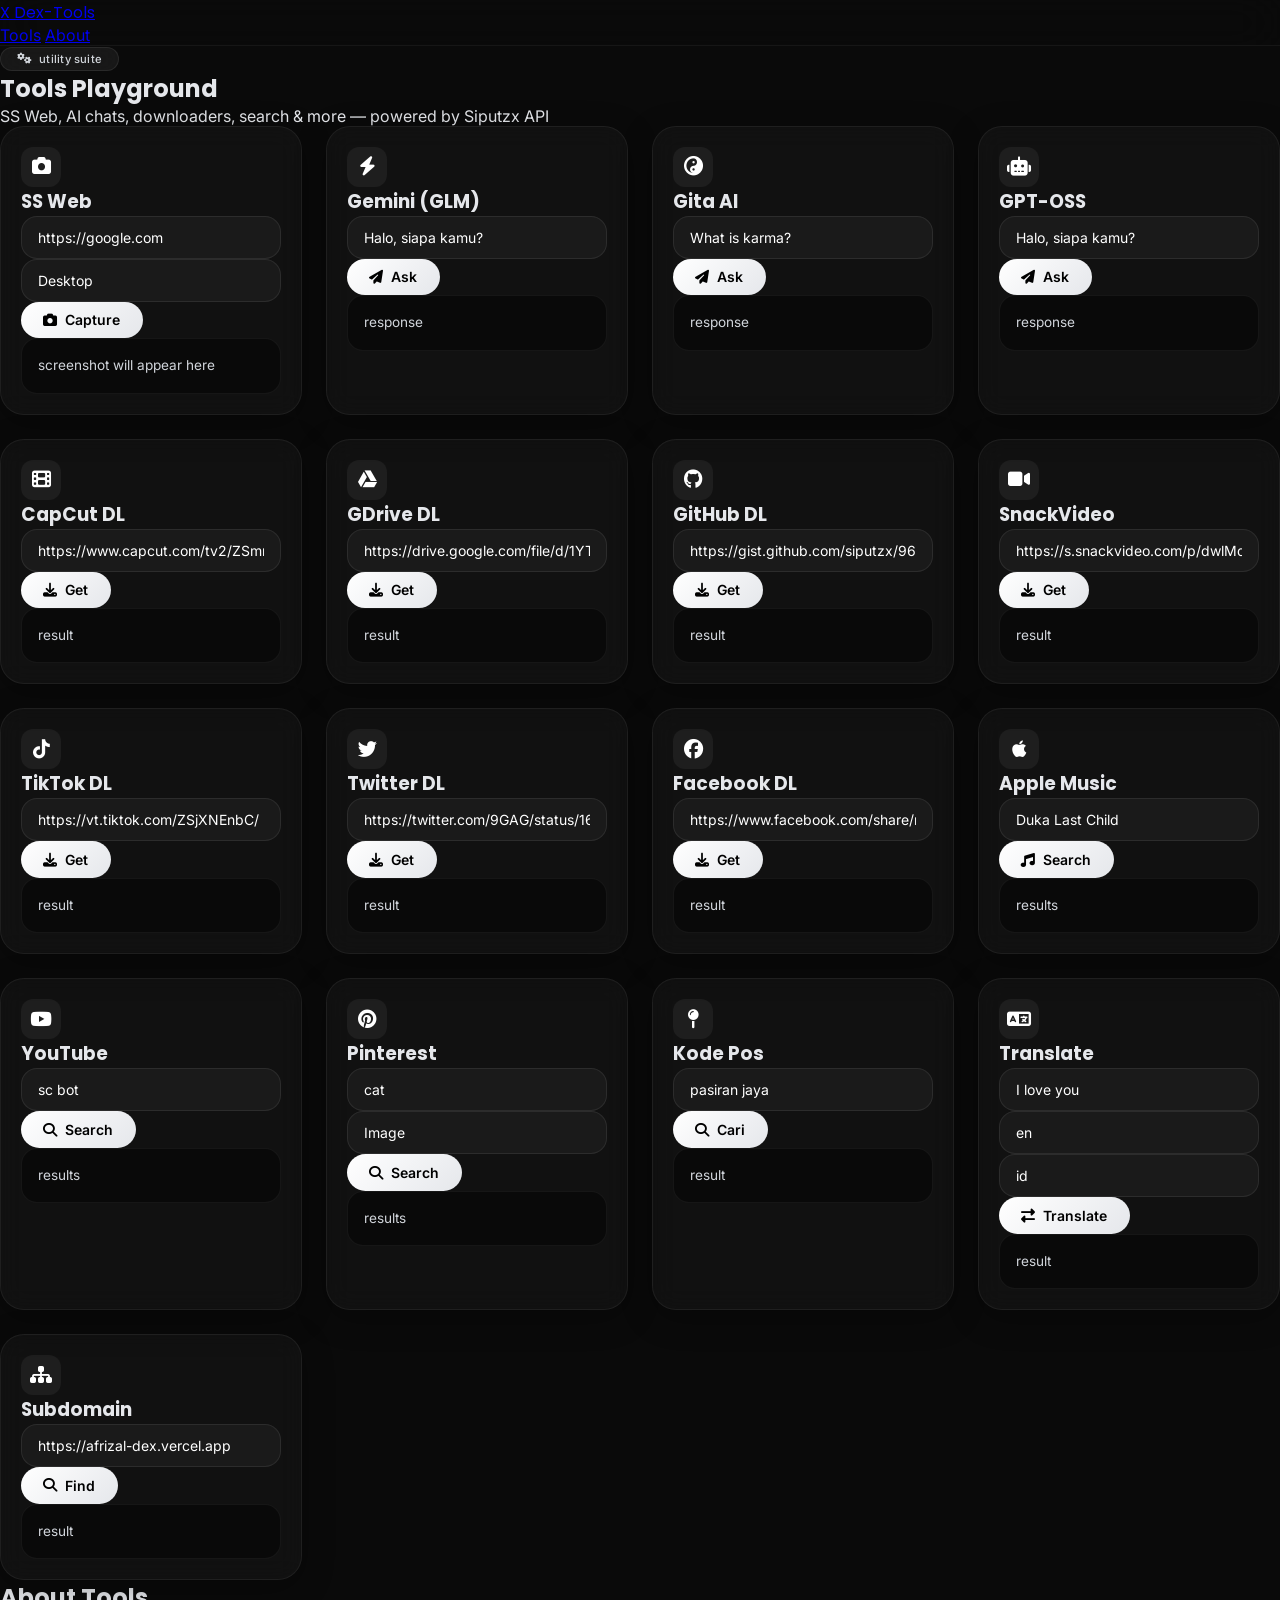
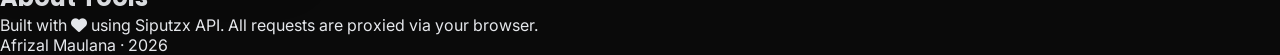
==== index.html @ 98e41afc "Rename tools.html to index.html" ====
<!DOCTYPE html>
<html lang="en">
<head>
  <meta charset="UTF-8" />
  <meta name="viewport" content="width=device-width, initial-scale=1.0, user-scalable=yes" />
  <title>Tools · Afrizal</title>
  <!-- fonts + icons -->
  <link rel="stylesheet" href="style-tools.css">
  <link href="https://fonts.googleapis.com/css2?family=Inter:wght@300;400;500;600;700;800;900&family=Poppins:wght@400;500;600;700;800&display=swap" rel="stylesheet" />
  <link rel="stylesheet" href="https://cdnjs.cloudflare.com/ajax/libs/font-awesome/6.5.1/css/all.min.css" />
  <style>
    * { box-sizing: border-box; }
    body {
      margin: 0;
      font-family: 'Inter', sans-serif;
      background: #0a0a0a;
      color: #e5e7eb;
      min-height: 100vh;
      transition: background 0.3s;
    }
    .font-display { font-family: 'Poppins', sans-serif; }

    /* glass card */
    .glass-card {
      background: rgba(255,255,255,0.03);
      backdrop-filter: blur(12px);
      -webkit-backdrop-filter: blur(12px);
      border: 1px solid rgba(255,255,255,0.06);
      border-radius: 1.5rem;
      transition: all 0.3s ease;
      box-shadow: 0 8px 32px rgba(0,0,0,0.3);
    }
    .glass-card:hover {
      border-color: rgba(255,255,255,0.15);
      transform: translateY(-3px);
      box-shadow: 0 20px 60px -20px rgba(0,0,0,0.6);
    }

    .badge-pill {
      background: rgba(255,255,255,0.06);
      border: 1px solid rgba(255,255,255,0.08);
      padding: 0.25rem 1rem;
      border-radius: 9999px;
      font-size: 0.7rem;
      font-weight: 500;
      color: #d1d5db;
      letter-spacing: 0.02em;
    }

    .btn-shimmer {
      background: linear-gradient(135deg, #ffffff 0%, #e5e7eb 50%, #ffffff 100%);
      background-size: 200% 200%;
      animation: shimmerBtn 3s ease-in-out infinite;
      color: black;
      font-weight: 600;
      border: none;
      padding: 0.6rem 1.4rem;
      border-radius: 9999px;
      cursor: pointer;
      transition: 0.2s;
    }
    .btn-shimmer:hover { transform: scale(1.02); }
    @keyframes shimmerBtn {
      0% { background-position: 0% 50%; }
      50% { background-position: 100% 50%; }
      100% { background-position: 0% 50%; }
    }

    input, textarea, select {
      background: rgba(255,255,255,0.04);
      border: 1px solid rgba(255,255,255,0.08);
      border-radius: 1rem;
      padding: 0.75rem 1rem;
      color: white;
      width: 100%;
      outline: none;
      transition: 0.2s;
    }
    input:focus, textarea:focus, select:focus {
      border-color: rgba(255,255,255,0.3);
      background: rgba(255,255,255,0.06);
    }
    ::placeholder { color: #6b7280; }

    .response-box {
      background: rgba(0,0,0,0.4);
      border: 1px solid rgba(255,255,255,0.05);
      border-radius: 1rem;
      padding: 1rem;
      max-height: 400px;
      overflow-y: auto;
      white-space: pre-wrap;
      font-size: 0.85rem;
      color: #d1d5db;
    }

    .grid-tools { display: grid; gap: 1.5rem; grid-template-columns: repeat(auto-fit, minmax(280px, 1fr)); }

    .tool-icon {
      width: 40px;
      height: 40px;
      border-radius: 12px;
      background: rgba(255,255,255,0.05);
      display: flex;
      align-items: center;
      justify-content: center;
      font-size: 1.2rem;
      color: white;
    }

    /* scroll */
    ::-webkit-scrollbar { width: 5px; }
    ::-webkit-scrollbar-track { background: transparent; }
    ::-webkit-scrollbar-thumb { background: #444; border-radius: 99px; }

    .bg-blur-circle {
      position: absolute;
      border-radius: 9999px;
      filter: blur(90px);
      pointer-events: none;
    }
    .bg-grid-pattern {
      background-image: linear-gradient(to right, rgba(255,255,255,0.03) 1px, transparent 1px),
        linear-gradient(to bottom, rgba(255,255,255,0.03) 1px, transparent 1px);
      background-size: 40px 40px;
    }

    /* loading screen (minimal) */
    #loadingScreen {
      position: fixed; inset: 0; z-index: 99999;
      background: #0a0a0a;
      display: flex; align-items: center; justify-content: center;
      transition: opacity 0.8s, visibility 0.8s;
    }
    #loadingScreen.hide { opacity: 0; visibility: hidden; pointer-events: none; }
    .loading-logo {
      width: 70px; height: 70px;
      border-radius: 24px;
      background: rgba(255,255,255,0.04);
      border: 1px solid rgba(255,255,255,0.06);
      display: flex; align-items: center; justify-content: center;
      font-weight: 800; font-size: 26px; color: white;
    }
  </style>
</head>
<body>

<!-- loading -->
<div id="loadingScreen">
  <div class="text-center">
    <div class="loading-logo mx-auto mb-4"><span>A</span><span>F</span></div>
    <div class="text-white text-xl font-display font-semibold">Tools Hub</div>
    <div class="text-zinc-400 text-sm mt-1">loading modules...</div>
  </div>
</div>

<!-- main -->
<div id="mainContent" style="display:none;">

  <!-- background -->
  <div class="fixed inset-0 -z-10 overflow-hidden pointer-events-none">
    <div class="absolute inset-0">
      <div class="bg-blur-circle top-10 left-10 w-40 h-40 bg-white opacity-10"></div>
      <div class="bg-blur-circle bottom-10 right-10 w-44 h-44 bg-zinc-500 opacity-15"></div>
      <div class="bg-blur-circle top-1/2 left-1/2 -translate-x-1/2 -translate-y-1/2 w-60 h-60 bg-white opacity-5"></div>
    </div>
    <div class="absolute inset-0 bg-grid-pattern"></div>
  </div>

  <!-- header -->
  <header class="fixed top-0 inset-x-0 z-50 bg-[#0a0a0a]/80 backdrop-blur-xl border-b border-white/5 h-16 flex items-center px-6">
    <div class="max-w-6xl mx-auto w-full flex items-center justify-between">
      <a href="#" class="font-display font-bold text-xl tracking-tight flex items-center gap-2">
        <span class="w-8 h-8 rounded-full bg-white/20 flex items-center justify-center text-white font-bold text-sm">X</span>
        <span class="text-white">Dex-</span><span class="text-white">Tools</span>
      </a>
      <div class="flex items-center gap-4 text-sm">
        <a href="#tools" class="text-zinc-400 hover:text-white transition">Tools</a>
        <a href="#about" class="text-zinc-400 hover:text-white transition">About</a>
      </div>
    </div>
  </header>

  <!-- hero -->
  <section class="pt-28 pb-8 px-6 max-w-6xl mx-auto">
    <div class="text-center">
      <span class="badge-pill inline-flex items-center gap-2"><i class="fas fa-cogs"></i> utility suite</span>
      <h1 class="font-display font-bold text-4xl md:text-5xl text-white mt-4 leading-tight">
        Tools <span class="bg-gradient-to-r from-white to-zinc-400 bg-clip-text text-transparent">Playground</span>
      </h1>
      <p class="text-zinc-400 max-w-xl mx-auto mt-2">SS Web, AI chats, downloaders, search & more — powered by Siputzx API</p>
    </div>
  </section>

  <!-- tools grid -->
  <section id="tools" class="px-6 max-w-6xl mx-auto pb-20">
    <div class="grid-tools">

      <!-- ssweb -->
      <div class="glass-card p-5">
        <div class="flex items-center gap-3 mb-3">
          <div class="tool-icon"><i class="fas fa-camera"></i></div>
          <h3 class="font-display font-semibold text-white">SS Web</h3>
        </div>
        <div class="flex flex-wrap gap-2 mb-3">
          <input id="ssUrl" type="text" placeholder="https://google.com" class="flex-1 min-w-[120px]" value="https://google.com" />
          <select id="ssDevice" class="w-auto min-w-[80px]">
            <option value="desktop">Desktop</option>
            <option value="mobile">Mobile</option>
            <option value="tablet">Tablet</option>
          </select>
        </div>
        <button onclick="fetchSS()" class="btn-shimmer w-full text-sm"><i class="fas fa-camera mr-2"></i> Capture</button>
        <div id="ssResult" class="mt-3 response-box text-center text-zinc-500 text-sm">screenshot will appear here</div>
      </div>

      <!-- AI Gemini -->
      <div class="glass-card p-5">
        <div class="flex items-center gap-3 mb-3">
          <div class="tool-icon"><i class="fas fa-bolt"></i></div>
          <h3 class="font-display font-semibold text-white">Gemini (GLM)</h3>
        </div>
        <input id="geminiPrompt" type="text" placeholder="Ask anything..." class="mb-2" value="Halo, siapa kamu?" />
        <button onclick="fetchGemini()" class="btn-shimmer w-full text-sm"><i class="fas fa-paper-plane mr-2"></i> Ask</button>
        <div id="geminiResult" class="mt-3 response-box text-zinc-300 text-sm">response</div>
      </div>

      <!-- AI Gita -->
      <div class="glass-card p-5">
        <div class="flex items-center gap-3 mb-3">
          <div class="tool-icon"><i class="fas fa-yin-yang"></i></div>
          <h3 class="font-display font-semibold text-white">Gita AI</h3>
        </div>
        <input id="gitaPrompt" type="text" placeholder="What is karma?" class="mb-2" value="What is karma?" />
        <button onclick="fetchGita()" class="btn-shimmer w-full text-sm"><i class="fas fa-paper-plane mr-2"></i> Ask</button>
        <div id="gitaResult" class="mt-3 response-box text-zinc-300 text-sm">response</div>
      </div>

      <!-- AI GPT -->
      <div class="glass-card p-5">
        <div class="flex items-center gap-3 mb-3">
          <div class="tool-icon"><i class="fas fa-robot"></i></div>
          <h3 class="font-display font-semibold text-white">GPT-OSS</h3>
        </div>
        <input id="gptPrompt" type="text" placeholder="Halo, siapa kamu?" class="mb-2" value="Halo, siapa kamu?" />
        <button onclick="fetchGPT()" class="btn-shimmer w-full text-sm"><i class="fas fa-paper-plane mr-2"></i> Ask</button>
        <div id="gptResult" class="mt-3 response-box text-zinc-300 text-sm">response</div>
      </div>

      <!-- CapCut DL -->
      <div class="glass-card p-5">
        <div class="flex items-center gap-3 mb-3">
          <div class="tool-icon"><i class="fas fa-film"></i></div>
          <h3 class="font-display font-semibold text-white">CapCut DL</h3>
        </div>
        <input id="capcutUrl" type="text" placeholder="capcut.com/tv2/..." class="mb-2" value="https://www.capcut.com/tv2/ZSmm1R7Sd/" />
        <button onclick="fetchCapcut()" class="btn-shimmer w-full text-sm"><i class="fas fa-download mr-2"></i> Get</button>
        <div id="capcutResult" class="mt-3 response-box text-zinc-300 text-sm">result</div>
      </div>

      <!-- GDrive DL -->
      <div class="glass-card p-5">
        <div class="flex items-center gap-3 mb-3">
          <div class="tool-icon"><i class="fab fa-google-drive"></i></div>
          <h3 class="font-display font-semibold text-white">GDrive DL</h3>
        </div>
        <input id="gdriveUrl" type="text" placeholder="drive.google.com/file/d/..." class="mb-2" value="https://drive.google.com/file/d/1YTD7Ymux9puFNqu__5WPlYdFZHcGI3Wz/view?usp=drivesdk" />
        <button onclick="fetchGDrive()" class="btn-shimmer w-full text-sm"><i class="fas fa-download mr-2"></i> Get</button>
        <div id="gdriveResult" class="mt-3 response-box text-zinc-300 text-sm">result</div>
      </div>

      <!-- GitHub DL -->
      <div class="glass-card p-5">
        <div class="flex items-center gap-3 mb-3">
          <div class="tool-icon"><i class="fab fa-github"></i></div>
          <h3 class="font-display font-semibold text-white">GitHub DL</h3>
        </div>
        <input id="githubUrl" type="text" placeholder="gist.github.com/..." class="mb-2" value="https://gist.github.com/siputzx/966268a3aa3c14695e80cc9f30da8e9f" />
        <button onclick="fetchGithub()" class="btn-shimmer w-full text-sm"><i class="fas fa-download mr-2"></i> Get</button>
        <div id="githubResult" class="mt-3 response-box text-zinc-300 text-sm">result</div>
      </div>

      <!-- SnackVideo DL -->
      <div class="glass-card p-5">
        <div class="flex items-center gap-3 mb-3">
          <div class="tool-icon"><i class="fas fa-video"></i></div>
          <h3 class="font-display font-semibold text-white">SnackVideo</h3>
        </div>
        <input id="snackUrl" type="text" placeholder="s.snackvideo.com/..." class="mb-2" value="https://s.snackvideo.com/p/dwlMd51U" />
        <button onclick="fetchSnack()" class="btn-shimmer w-full text-sm"><i class="fas fa-download mr-2"></i> Get</button>
        <div id="snackResult" class="mt-3 response-box text-zinc-300 text-sm">result</div>
      </div>

      <!-- TikTok DL -->
      <div class="glass-card p-5">
        <div class="flex items-center gap-3 mb-3">
          <div class="tool-icon"><i class="fab fa-tiktok"></i></div>
          <h3 class="font-display font-semibold text-white">TikTok DL</h3>
        </div>
        <input id="tiktokUrl" type="text" placeholder="vt.tiktok.com/..." class="mb-2" value="https://vt.tiktok.com/ZSjXNEnbC/" />
        <button onclick="fetchTikTok()" class="btn-shimmer w-full text-sm"><i class="fas fa-download mr-2"></i> Get</button>
        <div id="tiktokResult" class="mt-3 response-box text-zinc-300 text-sm">result</div>
      </div>

      <!-- Twitter DL -->
      <div class="glass-card p-5">
        <div class="flex items-center gap-3 mb-3">
          <div class="tool-icon"><i class="fab fa-twitter"></i></div>
          <h3 class="font-display font-semibold text-white">Twitter DL</h3>
        </div>
        <input id="twitterUrl" type="text" placeholder="twitter.com/..." class="mb-2" value="https://twitter.com/9GAG/status/1661175429859012608" />
        <button onclick="fetchTwitter()" class="btn-shimmer w-full text-sm"><i class="fas fa-download mr-2"></i> Get</button>
        <div id="twitterResult" class="mt-3 response-box text-zinc-300 text-sm">result</div>
      </div>

      <!-- Facebook DL -->
      <div class="glass-card p-5">
        <div class="flex items-center gap-3 mb-3">
          <div class="tool-icon"><i class="fab fa-facebook"></i></div>
          <h3 class="font-display font-semibold text-white">Facebook DL</h3>
        </div>
        <input id="fbUrl" type="text" placeholder="facebook.com/..." class="mb-2" value="https://www.facebook.com/share/r/1CbPCn9MQw/" />
        <button onclick="fetchFacebook()" class="btn-shimmer w-full text-sm"><i class="fas fa-download mr-2"></i> Get</button>
        <div id="fbResult" class="mt-3 response-box text-zinc-300 text-sm">result</div>
      </div>

      <!-- Apple Music search -->
      <div class="glass-card p-5">
        <div class="flex items-center gap-3 mb-3">
          <div class="tool-icon"><i class="fab fa-apple"></i></div>
          <h3 class="font-display font-semibold text-white">Apple Music</h3>
        </div>
        <input id="appleQuery" type="text" placeholder="Duka Last Child" class="mb-2" value="Duka Last Child" />
        <button onclick="fetchApple()" class="btn-shimmer w-full text-sm"><i class="fas fa-music mr-2"></i> Search</button>
        <div id="appleResult" class="mt-3 response-box text-zinc-300 text-sm">results</div>
      </div>

      <!-- YouTube search -->
      <div class="glass-card p-5">
        <div class="flex items-center gap-3 mb-3">
          <div class="tool-icon"><i class="fab fa-youtube"></i></div>
          <h3 class="font-display font-semibold text-white">YouTube</h3>
        </div>
        <input id="ytQuery" type="text" placeholder="sc bot" class="mb-2" value="sc bot" />
        <button onclick="fetchYoutube()" class="btn-shimmer w-full text-sm"><i class="fas fa-search mr-2"></i> Search</button>
        <div id="ytResult" class="mt-3 response-box text-zinc-300 text-sm">results</div>
      </div>

      <!-- Pinterest search -->
      <div class="glass-card p-5">
        <div class="flex items-center gap-3 mb-3">
          <div class="tool-icon"><i class="fab fa-pinterest"></i></div>
          <h3 class="font-display font-semibold text-white">Pinterest</h3>
        </div>
        <input id="pinQuery" type="text" placeholder="cat" class="mb-2" value="cat" />
        <select id="pinType" class="mb-2">
          <option value="image">Image</option>
          <option value="video">Video</option>
        </select>
        <button onclick="fetchPinterest()" class="btn-shimmer w-full text-sm"><i class="fas fa-search mr-2"></i> Search</button>
        <div id="pinResult" class="mt-3 response-box text-zinc-300 text-sm">results</div>
      </div>

      <!-- Kode Pos -->
      <div class="glass-card p-5">
        <div class="flex items-center gap-3 mb-3">
          <div class="tool-icon"><i class="fas fa-map-pin"></i></div>
          <h3 class="font-display font-semibold text-white">Kode Pos</h3>
        </div>
        <input id="kodeposQuery" type="text" placeholder="pasiran jaya" class="mb-2" value="pasiran jaya" />
        <button onclick="fetchKodepos()" class="btn-shimmer w-full text-sm"><i class="fas fa-search mr-2"></i> Cari</button>
        <div id="kodeposResult" class="mt-3 response-box text-zinc-300 text-sm">result</div>
      </div>

      <!-- Translate -->
      <div class="glass-card p-5">
        <div class="flex items-center gap-3 mb-3">
          <div class="tool-icon"><i class="fas fa-language"></i></div>
          <h3 class="font-display font-semibold text-white">Translate</h3>
        </div>
        <input id="transText" type="text" placeholder="I love you" class="mb-2" value="I love you" />
        <div class="flex gap-2 mb-2">
          <input id="transSource" placeholder="en" class="w-1/2" value="en" />
          <input id="transTarget" placeholder="id" class="w-1/2" value="id" />
        </div>
        <button onclick="fetchTranslate()" class="btn-shimmer w-full text-sm"><i class="fas fa-exchange-alt mr-2"></i> Translate</button>
        <div id="transResult" class="mt-3 response-box text-zinc-300 text-sm">result</div>
      </div>

      <!-- Subdomain Finder -->
      <div class="glass-card p-5">
        <div class="flex items-center gap-3 mb-3">
          <div class="tool-icon"><i class="fas fa-sitemap"></i></div>
          <h3 class="font-display font-semibold text-white">Subdomain</h3>
        </div>
        <input id="subdomainUrl" type="text" placeholder="https://afrizal-dex.vercel.app" class="mb-2" value="https://afrizal-dex.vercel.app" />
        <button onclick="fetchSubdomain()" class="btn-shimmer w-full text-sm"><i class="fas fa-search mr-2"></i> Find</button>
        <div id="subdomainResult" class="mt-3 response-box text-zinc-300 text-sm">result</div>
      </div>

    </div>
  </section>

  <!-- about -->
  <section id="about" class="border-t border-white/5 py-12 px-6 max-w-4xl mx-auto text-center">
    <h2 class="font-display font-bold text-2xl text-white">About Tools</h2>
    <p class="text-zinc-400 mt-2 text-sm">Built with <i class="fas fa-heart text-red-400"></i> using Siputzx API. All requests are proxied via your browser.</p>
    <p class="text-zinc-500 text-xs mt-1">Afrizal Maulana · 2026</p>
  </section>
</div>

<script>
  // ---- loading ----
  (function() {
    const loader = document.getElementById('loadingScreen');
    const main = document.getElementById('mainContent');
    setTimeout(() => {
      loader.classList.add('hide');
      main.style.display = 'block';
    }, 800);
  })();

  // ---- helpers ----
  function getVal(id) { return document.getElementById(id).value.trim(); }
  function setResult(id, txt) {
    const el = document.getElementById(id);
    if (el) el.textContent = typeof txt === 'string' ? txt : JSON.stringify(txt, null, 2);
  }

  async function apiFetch(endpoint) {
    try {
      const res = await fetch(endpoint);
      if (!res.ok) throw new Error(`HTTP ${res.status}`);
      return await res.json();
    } catch (e) {
      return { error: e.message };
    }
  }

  // ---- SS Web ----
  async function fetchSS() {
    const url = encodeURIComponent(getVal('ssUrl') || 'https://google.com');
    const device = getVal('ssDevice') || 'desktop';
    const fullPage = 'false';
    const endpoint = `https://api.siputzx.my.id/api/tools/ssweb?url=${url}&device=${device}&theme=dark&fullPage=${fullPage}`;
    const data = await apiFetch(endpoint);
    if (data && data.image) {
      setResult('ssResult', `✅ screenshot ready`);
      document.getElementById('ssResult').innerHTML = `<img src="${data.image}" alt="screenshot" class="w-full rounded-lg mt-2" />`;
    } else {
      setResult('ssResult', '⚠️ no image returned');
    }
  }

  // ---- AI Gemini ----
  async function fetchGemini() {
    const prompt = encodeURIComponent(getVal('geminiPrompt') || 'Halo, siapa kamu?');
    const endpoint = `https://api.siputzx.my.id/api/ai/glm47flash?prompt=${prompt}&system=You+are+a+helpful+assistant.&temperature=0.7`;
    const data = await apiFetch(endpoint);
    setResult('geminiResult', data?.result || data?.response || data?.message || JSON.stringify(data));
  }

  // ---- Gita ----
  async function fetchGita() {
    const q = encodeURIComponent(getVal('gitaPrompt') || 'What is karma?');
    const endpoint = `https://api.siputzx.my.id/api/ai/gita?q=${q}`;
    const data = await apiFetch(endpoint);
    setResult('gitaResult', data?.result || data?.response || data?.message || JSON.stringify(data));
  }

  // ---- GPT ----
  async function fetchGPT() {
    const prompt = encodeURIComponent(getVal('gptPrompt') || 'Halo, siapa kamu?');
    const endpoint = `https://api.siputzx.my.id/api/ai/gptoss120b?prompt=${prompt}&system=You+are+a+helpful+assistant.&temperature=0.7`;
    const data = await apiFetch(endpoint);
    setResult('gptResult', data?.result || data?.response || data?.message || JSON.stringify(data));
  }

  // ---- CapCut ----
  async function fetchCapcut() {
    const url = encodeURIComponent(getVal('capcutUrl') || 'https://www.capcut.com/tv2/ZSmm1R7Sd/');
    const endpoint = `https://api.siputzx.my.id/api/d/capcut?url=${url}`;
    const data = await apiFetch(endpoint);
    setResult('capcutResult', data?.data || data?.result || JSON.stringify(data));
  }

  // ---- GDrive ----
  async function fetchGDrive() {
    const url = encodeURIComponent(getVal('gdriveUrl') || 'https://drive.google.com/file/d/1YTD7Ymux9puFNqu__5WPlYdFZHcGI3Wz/view?usp=drivesdk');
    const endpoint = `https://api.siputzx.my.id/api/d/gdrive?url=${url}`;
    const data = await apiFetch(endpoint);
    setResult('gdriveResult', data?.data || data?.result || JSON.stringify(data));
  }

  // ---- GitHub ----
  async function fetchGithub() {
    const url = encodeURIComponent(getVal('githubUrl') || 'https://gist.github.com/siputzx/966268a3aa3c14695e80cc9f30da8e9f');
    const endpoint = `https://api.siputzx.my.id/api/d/github?url=${url}`;
    const data = await apiFetch(endpoint);
    setResult('githubResult', data?.data || data?.result || JSON.stringify(data));
  }

  // ---- SnackVideo ----
  async function fetchSnack() {
    const url = encodeURIComponent(getVal('snackUrl') || 'https://s.snackvideo.com/p/dwlMd51U');
    const endpoint = `https://api.siputzx.my.id/api/d/snackvideo?url=${url}`;
    const data = await apiFetch(endpoint);
    setResult('snackResult', data?.data || data?.result || JSON.stringify(data));
  }

  // ---- TikTok ----
  async function fetchTikTok() {
    const url = encodeURIComponent(getVal('tiktokUrl') || 'https://vt.tiktok.com/ZSjXNEnbC/');
    const endpoint = `https://api.siputzx.my.id/api/d/tiktok/v2?url=${url}`;
    const data = await apiFetch(endpoint);
    setResult('tiktokResult', data?.data || data?.result || JSON.stringify(data));
  }

  // ---- Twitter ----
  async function fetchTwitter() {
    const url = encodeURIComponent(getVal('twitterUrl') || 'https://twitter.com/9GAG/status/1661175429859012608');
    const endpoint = `https://api.siputzx.my.id/api/d/twitter?url=${url}`;
    const data = await apiFetch(endpoint);
    setResult('twitterResult', data?.data || data?.result || JSON.stringify(data));
  }

  // ---- Facebook ----
  async function fetchFacebook() {
    const url = encodeURIComponent(getVal('fbUrl') || 'https://www.facebook.com/share/r/1CbPCn9MQw/');
    const endpoint = `https://api.siputzx.my.id/api/d/facebook?url=${url}`;
    const data = await apiFetch(endpoint);
    setResult('fbResult', data?.data || data?.result || JSON.stringify(data));
  }

  // ---- Apple Music ----
  async function fetchApple() {
    const query = encodeURIComponent(getVal('appleQuery') || 'Duka Last Child');
    const endpoint = `https://api.siputzx.my.id/api/s/applemusic?query=${query}`;
    const data = await apiFetch(endpoint);
    if (data?.data) {
      const items = data.data.slice(0, 5).map(i => `${i.title} - ${i.artist}`).join('\n');
      setResult('appleResult', items || 'no results');
    } else {
      setResult('appleResult', JSON.stringify(data));
    }
  }

  // ---- YouTube ----
  async function fetchYoutube() {
    const query = encodeURIComponent(getVal('ytQuery') || 'sc bot');
    const endpoint = `https://api.siputzx.my.id/api/s/youtube?query=${query}`;
    const data = await apiFetch(endpoint);
    if (data?.data) {
      const items = data.data.slice(0, 5).map(i => `${i.title} - ${i.channel}`).join('\n');
      setResult('ytResult', items || 'no results');
    } else {
      setResult('ytResult', JSON.stringify(data));
    }
  }

  // ---- Pinterest ----
  async function fetchPinterest() {
    const query = encodeURIComponent(getVal('pinQuery') || 'cat');
    const type = getVal('pinType') || 'image';
    const endpoint = `https://api.siputzx.my.id/api/s/pinterest?query=${query}&type=${type}`;
    const data = await apiFetch(endpoint);
    if (data?.data) {
      const items = data.data.slice(0, 5).map(i => i.title || i.url || i).join('\n');
      setResult('pinResult', items || 'no results');
    } else {
      setResult('pinResult', JSON.stringify(data));
    }
  }

  // ---- Kode Pos ----
  async function fetchKodepos() {
    const q = encodeURIComponent(getVal('kodeposQuery') || 'pasiran jaya');
    const endpoint = `https://api.siputzx.my.id/api/tools/kodepos?form=${q}`;
    const data = await apiFetch(endpoint);
    setResult('kodeposResult', data?.data || data?.result || JSON.stringify(data));
  }

  // ---- Translate ----
  async function fetchTranslate() {
    const text = encodeURIComponent(getVal('transText') || 'I love you');
    const source = getVal('transSource') || 'en';
    const target = getVal('transTarget') || 'id';
    const endpoint = `https://api.siputzx.my.id/api/tools/translate?text=${text}&source=${source}&target=${target}`;
    const data = await apiFetch(endpoint);
    setResult('transResult', data?.result || data?.translation || JSON.stringify(data));
  }

  // ---- Subdomain ----
  async function fetchSubdomain() {
    const domain = encodeURIComponent(getVal('subdomainUrl') || 'https://afrizal-dex.vercel.app');
    const endpoint = `https://api.siputzx.my.id/api/tools/subdomains?domain=${domain}`;
    const data = await apiFetch(endpoint);
    setResult('subdomainResult', data?.data || data?.result || JSON.stringify(data));
  }
</script>

</body>
</html>
---- style-tools.css ----
/* style-tools.css */
*,
*::before,
*::after {
  box-sizing: border-box;
  margin: 0;
  padding: 0;
}

html {
  scroll-behavior: smooth;
}

body {
  font-family: 'Inter', sans-serif;
  background: #0a0a0a;
  color: #e5e7eb;
  min-height: 100vh;
  transition: background-color 0.3s, color 0.3s;
}

h1, h2, h3, h4, h5, h6 {
  font-family: 'Poppins', sans-serif;
}

/* Scrollbar */
::-webkit-scrollbar {
  width: 6px;
}
::-webkit-scrollbar-track {
  background: transparent;
}
::-webkit-scrollbar-thumb {
  background: #ffffff;
  border-radius: 99px;
}
::-webkit-scrollbar-thumb:hover {
  background: #d1d5db;
}

/* Loading Screen */
#loadingScreen {
  position: fixed;
  inset: 0;
  z-index: 99999;
  background: #0a0a0a;
  display: flex;
  align-items: center;
  justify-content: center;
  transition: opacity 0.8s ease, visibility 0.8s ease;
}

#loadingScreen.hide {
  opacity: 0;
  visibility: hidden;
  pointer-events: none;
}

.loading-logo {
  width: 70px;
  height: 70px;
  border-radius: 24px;
  background: rgba(255, 255, 255, 0.04);
  border: 1px solid rgba(255, 255, 255, 0.06);
  display: flex;
  align-items: center;
  justify-content: center;
  font-family: 'Poppins', sans-serif;
  font-weight: 800;
  font-size: 26px;
  color: white;
  margin: 0 auto 1rem;
  animation: logoPulse 2s ease-in-out infinite;
}

@keyframes logoPulse {
  0%, 100% { transform: scale(1); }
  50% { transform: scale(1.05); }
}

/* Background Effects */
.bg-blur-circle {
  position: absolute;
  border-radius: 9999px;
  filter: blur(90px);
  pointer-events: none;
}

.bg-grid-pattern {
  background-image: 
    linear-gradient(to right, rgba(255, 255, 255, 0.03) 1px, transparent 1px),
    linear-gradient(to bottom, rgba(255, 255, 255, 0.03) 1px, transparent 1px);
  background-size: 40px 40px;
}

/* Badge */
.badge-pill {
  display: inline-flex;
  align-items: center;
  gap: 0.5rem;
  background: rgba(255, 255, 255, 0.06);
  backdrop-filter: blur(12px);
  border: 1px solid rgba(255, 255, 255, 0.08);
  padding: 0.35rem 1rem;
  border-radius: 9999px;
  font-size: 0.7rem;
  font-weight: 500;
  color: #d1d5db;
  letter-spacing: 0.02em;
}

/* Glass Card */
.glass-card {
  background: rgba(255, 255, 255, 0.03);
  backdrop-filter: blur(12px);
  -webkit-backdrop-filter: blur(12px);
  border: 1px solid rgba(255, 255, 255, 0.06);
  border-radius: 1.5rem;
  padding: 1.25rem;
  transition: all 0.3s ease;
  box-shadow: 0 8px 32px rgba(0, 0, 0, 0.3);
}

.glass-card:hover {
  border-color: rgba(255, 255, 255, 0.15);
  transform: translateY(-3px);
  box-shadow: 0 20px 60px -20px rgba(0, 0, 0, 0.6);
}

/* Tool Icon */
.tool-icon {
  width: 40px;
  height: 40px;
  border-radius: 12px;
  background: rgba(255, 255, 255, 0.05);
  display: flex;
  align-items: center;
  justify-content: center;
  font-size: 1.2rem;
  color: white;
  flex-shrink: 0;
}

/* Inputs */
input, textarea, select {
  background: rgba(255, 255, 255, 0.04);
  border: 1px solid rgba(255, 255, 255, 0.08);
  border-radius: 1rem;
  padding: 0.75rem 1rem;
  color: white;
  width: 100%;
  outline: none;
  transition: all 0.2s ease;
  font-family: 'Inter', sans-serif;
  font-size: 0.875rem;
}

input:focus, textarea:focus, select:focus {
  border-color: rgba(255, 255, 255, 0.3);
  background: rgba(255, 255, 255, 0.06);
  box-shadow: 0 0 0 3px rgba(255, 255, 255, 0.05);
}

input::placeholder, textarea::placeholder {
  color: #6b7280;
}

select {
  appearance: none;
  background-image: url("data:image/svg+xml,%3Csvg xmlns='http://www.w3.org/2000/svg' width='12' height='12' viewBox='0 0 12 12'%3E%3Cpath fill='%239ca3af' d='M6 8L1 3h10z'/%3E%3C/svg%3E");
  background-repeat: no-repeat;
  background-position: right 1rem center;
  padding-right: 2.5rem;
  cursor: pointer;
}

select option {
  background: #1a1a1a;
  color: white;
}

/* Button Shimmer */
.btn-shimmer {
  background: linear-gradient(135deg, #ffffff 0%, #e5e7eb 50%, #ffffff 100%);
  background-size: 200% 200%;
  animation: shimmerBtn 3s ease-in-out infinite;
  color: #0a0a0a;
  font-weight: 600;
  border: none;
  padding: 0.6rem 1.4rem;
  border-radius: 9999px;
  cursor: pointer;
  transition: all 0.2s ease;
  font-family: 'Inter', sans-serif;
  font-size: 0.875rem;
  display: inline-flex;
  align-items: center;
  justify-content: center;
  gap: 0.5rem;
}

.btn-shimmer:hover {
  transform: scale(1.02);
  box-shadow: 0 8px 30px rgba(255, 255, 255, 0.15);
}

.btn-shimmer:active {
  transform: scale(0.98);
}

@keyframes shimmerBtn {
  0% { background-position: 0% 50%; }
  50% { background-position: 100% 50%; }
  100% { background-position: 0% 50%; }
}

/* Response Box */
.response-box {
  background: rgba(0, 0, 0, 0.4);
  border: 1px solid rgba(255, 255, 255, 0.05);
  border-radius: 1rem;
  padding: 0.75rem 1rem;
  max-height: 400px;
  overflow-y: auto;
  white-space: pre-wrap;
  word-wrap: break-word;
  font-size: 0.85rem;
  color: #d1d5db;
  line-height: 1.6;
  transition: all 0.3s ease;
}

.response-box img {
  max-width: 100%;
  border-radius: 0.5rem;
  margin-top: 0.5rem;
}

.response-box::-webkit-scrollbar {
  width: 4px;
}
.response-box::-webkit-scrollbar-thumb {
  background: #444;
  border-radius: 99px;
}

/* Header */
header {
  background: rgba(10, 10, 10, 0.8);
  backdrop-filter: blur(24px);
  -webkit-backdrop-filter: blur(24px);
  border-bottom: 1px solid rgba(255, 255, 255, 0.05);
}

/* Grid Tools */
.grid-tools {
  display: grid;
  gap: 1.5rem;
  grid-template-columns: repeat(auto-fit, minmax(280px, 1fr));
}

/* Responsive */
@media (max-width: 640px) {
  .grid-tools {
    grid-template-columns: 1fr;
  }
  
  .glass-card {
    padding: 1rem;
  }
  
  .btn-shimmer {
    width: 100%;
  }
}

/* Utility Classes */
.text-gradient {
  background: linear-gradient(135deg, #ffffff, #9ca3af);
  -webkit-background-clip: text;
  -webkit-text-fill-color: transparent;
}

/* Smooth reveal (optional) */
.reveal {
  opacity: 0;
  transform: translateY(20px);
  transition: opacity 0.6s ease, transform 0.6s ease;
}

.reveal.in {
  opacity: 1;
  transform: translateY(0);
}

/* Hover effect for cards */
.card-hover {
  transition: all 0.3s cubic-bezier(0.4, 0, 0.2, 1);
}

.card-hover:hover {
  transform: translateY(-4px);
  box-shadow: 0 20px 30px -12px rgba(255, 255, 255, 0.1);
}

/* Animation for loading logo */
@keyframes floatBlur {
  0%, 100% { transform: translate(0, 0) scale(1); }
  33% { transform: translate(30px, -30px) scale(1.1); }
  66% { transform: translate(-20px, 20px) scale(0.9); }
}
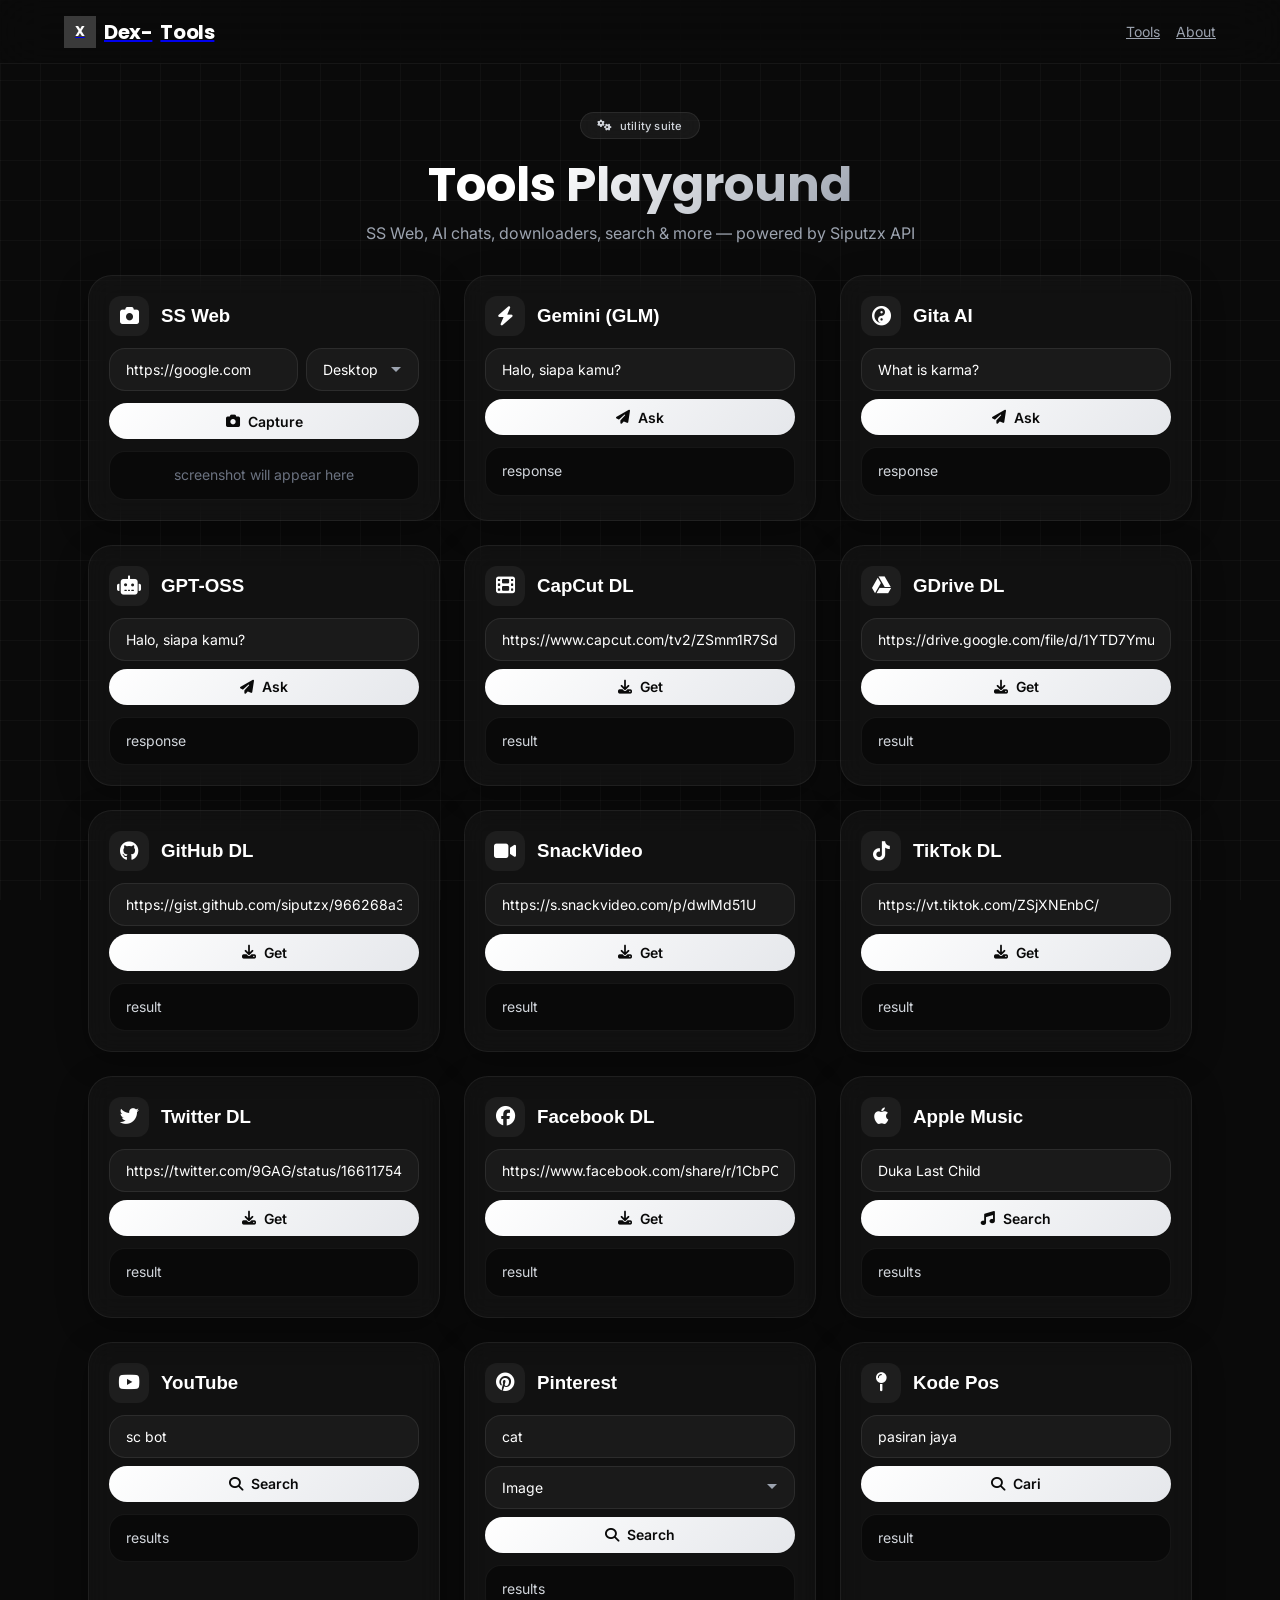
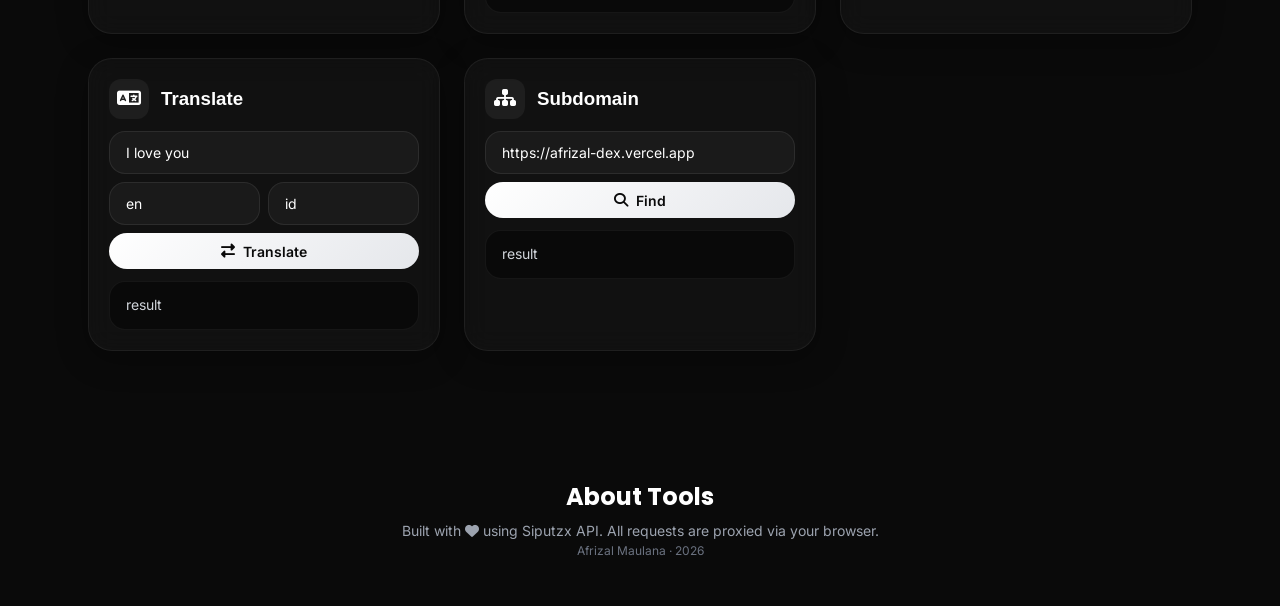
==== commit db9b040a: "Rename tools.html to index.html" ====
--- a/index.html
+++ b/index.html
@@ -3,43 +3,134 @@
 <head>
   <meta charset="UTF-8" />
   <meta name="viewport" content="width=device-width, initial-scale=1.0, user-scalable=yes" />
+  <meta name="description" content="Tools Hub - Afrizal Maulana" />
   <title>Tools · Afrizal</title>
-  <!-- fonts + icons -->
-  <link rel="stylesheet" href="style-tools.css">
+  
+  <!-- Fonts -->
   <link href="https://fonts.googleapis.com/css2?family=Inter:wght@300;400;500;600;700;800;900&family=Poppins:wght@400;500;600;700;800&display=swap" rel="stylesheet" />
   <link rel="stylesheet" href="https://cdnjs.cloudflare.com/ajax/libs/font-awesome/6.5.1/css/all.min.css" />
+  
   <style>
-    * { box-sizing: border-box; }
+    /* ===== RESET ===== */
+    *,
+    *::before,
+    *::after {
+      box-sizing: border-box;
+      margin: 0;
+      padding: 0;
+    }
+
+    html {
+      scroll-behavior: smooth;
+    }
+
     body {
-      margin: 0;
       font-family: 'Inter', sans-serif;
       background: #0a0a0a;
       color: #e5e7eb;
       min-height: 100vh;
-      transition: background 0.3s;
-    }
-    .font-display { font-family: 'Poppins', sans-serif; }
-
-    /* glass card */
-    .glass-card {
-      background: rgba(255,255,255,0.03);
+      transition: background-color 0.3s, color 0.3s;
+    }
+
+    h1,
+    h2,
+    h3,
+    h4,
+    h5,
+    h6 {
+      font-family: 'Poppins', sans-serif;
+    }
+
+    /* ===== SCROLLBAR ===== */
+    ::-webkit-scrollbar {
+      width: 6px;
+    }
+    ::-webkit-scrollbar-track {
+      background: transparent;
+    }
+    ::-webkit-scrollbar-thumb {
+      background: #ffffff;
+      border-radius: 99px;
+    }
+    ::-webkit-scrollbar-thumb:hover {
+      background: #d1d5db;
+    }
+
+    /* ===== LOADING SCREEN ===== */
+    #loadingScreen {
+      position: fixed;
+      inset: 0;
+      z-index: 99999;
+      background: #0a0a0a;
+      display: flex;
+      align-items: center;
+      justify-content: center;
+      transition: opacity 0.8s ease, visibility 0.8s ease;
+    }
+
+    #loadingScreen.hide {
+      opacity: 0;
+      visibility: hidden;
+      pointer-events: none;
+    }
+
+    .loading-logo {
+      width: 70px;
+      height: 70px;
+      border-radius: 24px;
+      background: rgba(255, 255, 255, 0.04);
+      border: 1px solid rgba(255, 255, 255, 0.06);
+      display: flex;
+      align-items: center;
+      justify-content: center;
+      font-family: 'Poppins', sans-serif;
+      font-weight: 800;
+      font-size: 26px;
+      color: white;
+      margin: 0 auto 1rem;
+      animation: logoPulse 2s ease-in-out infinite;
+    }
+
+    @keyframes logoPulse {
+      0%,
+      100% {
+        transform: scale(1);
+      }
+      50% {
+        transform: scale(1.05);
+      }
+    }
+
+    .loading-text {
+      color: #9ca3af;
+      font-size: 0.9rem;
+      font-weight: 500;
+    }
+
+    /* ===== BACKGROUND EFFECTS ===== */
+    .bg-blur-circle {
+      position: absolute;
+      border-radius: 9999px;
+      filter: blur(90px);
+      pointer-events: none;
+    }
+
+    .bg-grid-pattern {
+      background-image:
+        linear-gradient(to right, rgba(255, 255, 255, 0.03) 1px, transparent 1px),
+        linear-gradient(to bottom, rgba(255, 255, 255, 0.03) 1px, transparent 1px);
+      background-size: 40px 40px;
+    }
+
+    /* ===== COMPONENTS ===== */
+    .badge-pill {
+      display: inline-flex;
+      align-items: center;
+      gap: 0.5rem;
+      background: rgba(255, 255, 255, 0.06);
       backdrop-filter: blur(12px);
-      -webkit-backdrop-filter: blur(12px);
-      border: 1px solid rgba(255,255,255,0.06);
-      border-radius: 1.5rem;
-      transition: all 0.3s ease;
-      box-shadow: 0 8px 32px rgba(0,0,0,0.3);
-    }
-    .glass-card:hover {
-      border-color: rgba(255,255,255,0.15);
-      transform: translateY(-3px);
-      box-shadow: 0 20px 60px -20px rgba(0,0,0,0.6);
-    }
-
-    .badge-pill {
-      background: rgba(255,255,255,0.06);
-      border: 1px solid rgba(255,255,255,0.08);
-      padding: 0.25rem 1rem;
+      border: 1px solid rgba(255, 255, 255, 0.08);
+      padding: 0.35rem 1rem;
       border-radius: 9999px;
       font-size: 0.7rem;
       font-weight: 500;
@@ -47,557 +138,898 @@
       letter-spacing: 0.02em;
     }
 
+    /* ===== GLASS CARD ===== */
+    .glass-card {
+      background: rgba(255, 255, 255, 0.03);
+      backdrop-filter: blur(12px);
+      -webkit-backdrop-filter: blur(12px);
+      border: 1px solid rgba(255, 255, 255, 0.06);
+      border-radius: 1.5rem;
+      padding: 1.25rem;
+      transition: all 0.3s ease;
+      box-shadow: 0 8px 32px rgba(0, 0, 0, 0.3);
+    }
+
+    .glass-card:hover {
+      border-color: rgba(255, 255, 255, 0.15);
+      transform: translateY(-3px);
+      box-shadow: 0 20px 60px -20px rgba(0, 0, 0, 0.6);
+    }
+
+    /* ===== TOOL ICON ===== */
+    .tool-icon {
+      width: 40px;
+      height: 40px;
+      border-radius: 12px;
+      background: rgba(255, 255, 255, 0.05);
+      display: flex;
+      align-items: center;
+      justify-content: center;
+      font-size: 1.2rem;
+      color: white;
+      flex-shrink: 0;
+    }
+
+    /* ===== INPUTS ===== */
+    input,
+    textarea,
+    select {
+      background: rgba(255, 255, 255, 0.04);
+      border: 1px solid rgba(255, 255, 255, 0.08);
+      border-radius: 1rem;
+      padding: 0.75rem 1rem;
+      color: white;
+      width: 100%;
+      outline: none;
+      transition: all 0.2s ease;
+      font-family: 'Inter', sans-serif;
+      font-size: 0.875rem;
+    }
+
+    input:focus,
+    textarea:focus,
+    select:focus {
+      border-color: rgba(255, 255, 255, 0.3);
+      background: rgba(255, 255, 255, 0.06);
+      box-shadow: 0 0 0 3px rgba(255, 255, 255, 0.05);
+    }
+
+    input::placeholder,
+    textarea::placeholder {
+      color: #6b7280;
+    }
+
+    select {
+      appearance: none;
+      background-image: url("data:image/svg+xml,%3Csvg xmlns='http://www.w3.org/2000/svg' width='12' height='12' viewBox='0 0 12 12'%3E%3Cpath fill='%239ca3af' d='M6 8L1 3h10z'/%3E%3C/svg%3E");
+      background-repeat: no-repeat;
+      background-position: right 1rem center;
+      padding-right: 2.5rem;
+      cursor: pointer;
+    }
+
+    select option {
+      background: #1a1a1a;
+      color: white;
+    }
+
+    /* ===== BUTTON SHIMMER ===== */
     .btn-shimmer {
       background: linear-gradient(135deg, #ffffff 0%, #e5e7eb 50%, #ffffff 100%);
       background-size: 200% 200%;
       animation: shimmerBtn 3s ease-in-out infinite;
-      color: black;
+      color: #0a0a0a;
       font-weight: 600;
       border: none;
       padding: 0.6rem 1.4rem;
       border-radius: 9999px;
       cursor: pointer;
-      transition: 0.2s;
-    }
-    .btn-shimmer:hover { transform: scale(1.02); }
+      transition: all 0.2s ease;
+      font-family: 'Inter', sans-serif;
+      font-size: 0.875rem;
+      display: inline-flex;
+      align-items: center;
+      justify-content: center;
+      gap: 0.5rem;
+    }
+
+    .btn-shimmer:hover {
+      transform: scale(1.02);
+      box-shadow: 0 8px 30px rgba(255, 255, 255, 0.15);
+    }
+
+    .btn-shimmer:active {
+      transform: scale(0.98);
+    }
+
     @keyframes shimmerBtn {
-      0% { background-position: 0% 50%; }
-      50% { background-position: 100% 50%; }
-      100% { background-position: 0% 50%; }
-    }
-
-    input, textarea, select {
-      background: rgba(255,255,255,0.04);
-      border: 1px solid rgba(255,255,255,0.08);
+      0% {
+        background-position: 0% 50%;
+      }
+      50% {
+        background-position: 100% 50%;
+      }
+      100% {
+        background-position: 0% 50%;
+      }
+    }
+
+    /* ===== RESPONSE BOX ===== */
+    .response-box {
+      background: rgba(0, 0, 0, 0.4);
+      border: 1px solid rgba(255, 255, 255, 0.05);
       border-radius: 1rem;
       padding: 0.75rem 1rem;
-      color: white;
-      width: 100%;
-      outline: none;
-      transition: 0.2s;
-    }
-    input:focus, textarea:focus, select:focus {
-      border-color: rgba(255,255,255,0.3);
-      background: rgba(255,255,255,0.06);
-    }
-    ::placeholder { color: #6b7280; }
-
-    .response-box {
-      background: rgba(0,0,0,0.4);
-      border: 1px solid rgba(255,255,255,0.05);
-      border-radius: 1rem;
-      padding: 1rem;
       max-height: 400px;
       overflow-y: auto;
       white-space: pre-wrap;
+      word-wrap: break-word;
       font-size: 0.85rem;
       color: #d1d5db;
-    }
-
-    .grid-tools { display: grid; gap: 1.5rem; grid-template-columns: repeat(auto-fit, minmax(280px, 1fr)); }
-
-    .tool-icon {
-      width: 40px;
-      height: 40px;
-      border-radius: 12px;
-      background: rgba(255,255,255,0.05);
+      line-height: 1.6;
+      transition: all 0.3s ease;
+    }
+
+    .response-box img {
+      max-width: 100%;
+      border-radius: 0.5rem;
+      margin-top: 0.5rem;
+    }
+
+    .response-box::-webkit-scrollbar {
+      width: 4px;
+    }
+    .response-box::-webkit-scrollbar-thumb {
+      background: #444;
+      border-radius: 99px;
+    }
+
+    /* ===== HEADER ===== */
+    header {
+      background: rgba(10, 10, 10, 0.8);
+      backdrop-filter: blur(24px);
+      -webkit-backdrop-filter: blur(24px);
+      border-bottom: 1px solid rgba(255, 255, 255, 0.05);
+    }
+
+    /* ===== GRID TOOLS ===== */
+    .grid-tools {
+      display: grid;
+      gap: 1.5rem;
+      grid-template-columns: repeat(auto-fit, minmax(280px, 1fr));
+    }
+
+    /* ===== RESPONSIVE ===== */
+    @media (max-width: 640px) {
+      .grid-tools {
+        grid-template-columns: 1fr;
+      }
+
+      .glass-card {
+        padding: 1rem;
+      }
+
+      .btn-shimmer {
+        width: 100%;
+      }
+    }
+
+    /* ===== UTILITY ===== */
+    .text-gradient {
+      background: linear-gradient(135deg, #ffffff, #9ca3af);
+      -webkit-background-clip: text;
+      -webkit-text-fill-color: transparent;
+    }
+
+    .text-zinc-400 {
+      color: #9ca3af;
+    }
+    .text-zinc-500 {
+      color: #6b7280;
+    }
+    .text-white {
+      color: #ffffff;
+    }
+    .bg-white\/20 {
+      background: rgba(255, 255, 255, 0.2);
+    }
+    .border-white\/5 {
+      border-color: rgba(255, 255, 255, 0.05);
+    }
+    .border-white\/10 {
+      border-color: rgba(255, 255, 255, 0.1);
+    }
+    .hover\:text-white:hover {
+      color: #ffffff;
+    }
+    .transition {
+      transition: all 0.3s ease;
+    }
+    .font-display {
+      font-family: 'Poppins', sans-serif;
+    }
+    .font-body {
+      font-family: 'Inter', sans-serif;
+    }
+    .font-bold {
+      font-weight: 700;
+    }
+    .font-semibold {
+      font-weight: 600;
+    }
+    .font-medium {
+      font-weight: 500;
+    }
+    .text-sm {
+      font-size: 0.875rem;
+    }
+    .text-xs {
+      font-size: 0.75rem;
+    }
+    .text-xl {
+      font-size: 1.25rem;
+    }
+    .text-2xl {
+      font-size: 1.5rem;
+    }
+    .text-4xl {
+      font-size: 2.25rem;
+    }
+    @media (min-width: 768px) {
+      .md\:text-5xl {
+        font-size: 3rem;
+      }
+    }
+    .tracking-tight {
+      letter-spacing: -0.02em;
+    }
+    .leading-tight {
+      line-height: 1.25;
+    }
+    .mx-auto {
+      margin-left: auto;
+      margin-right: auto;
+    }
+    .max-w-xl {
+      max-width: 36rem;
+    }
+    .max-w-4xl {
+      max-width: 56rem;
+    }
+    .max-w-6xl {
+      max-width: 72rem;
+    }
+    .mt-1 {
+      margin-top: 0.25rem;
+    }
+    .mt-2 {
+      margin-top: 0.5rem;
+    }
+    .mt-3 {
+      margin-top: 0.75rem;
+    }
+    .mt-4 {
+      margin-top: 1rem;
+    }
+    .mb-1 {
+      margin-bottom: 0.25rem;
+    }
+    .mb-2 {
+      margin-bottom: 0.5rem;
+    }
+    .mb-3 {
+      margin-bottom: 0.75rem;
+    }
+    .mb-4 {
+      margin-bottom: 1rem;
+    }
+    .gap-2 {
+      gap: 0.5rem;
+    }
+    .gap-3 {
+      gap: 0.75rem;
+    }
+    .gap-4 {
+      gap: 1rem;
+    }
+    .flex {
       display: flex;
+    }
+    .flex-wrap {
+      flex-wrap: wrap;
+    }
+    .items-center {
       align-items: center;
+    }
+    .justify-center {
       justify-content: center;
-      font-size: 1.2rem;
-      color: white;
-    }
-
-    /* scroll */
-    ::-webkit-scrollbar { width: 5px; }
-    ::-webkit-scrollbar-track { background: transparent; }
-    ::-webkit-scrollbar-thumb { background: #444; border-radius: 99px; }
-
-    .bg-blur-circle {
+    }
+    .justify-between {
+      justify-content: space-between;
+    }
+    .text-center {
+      text-align: center;
+    }
+    .w-full {
+      width: 100%;
+    }
+    .w-auto {
+      width: auto;
+    }
+    .min-w-\[80px\] {
+      min-width: 80px;
+    }
+    .min-w-\[120px\] {
+      min-width: 120px;
+    }
+    .flex-1 {
+      flex: 1 1 0%;
+    }
+    .fixed {
+      position: fixed;
+    }
+    .absolute {
       position: absolute;
-      border-radius: 9999px;
-      filter: blur(90px);
+    }
+    .inset-0 {
+      inset: 0;
+    }
+    .inset-x-0 {
+      left: 0;
+      right: 0;
+    }
+    .top-0 {
+      top: 0;
+    }
+    .top-10 {
+      top: 2.5rem;
+    }
+    .left-10 {
+      left: 2.5rem;
+    }
+    .right-10 {
+      right: 2.5rem;
+    }
+    .bottom-10 {
+      bottom: 2.5rem;
+    }
+    .top-1\/2 {
+      top: 50%;
+    }
+    .left-1\/2 {
+      left: 50%;
+    }
+    .-translate-x-1\/2 {
+      transform: translateX(-50%);
+    }
+    .-translate-y-1\/2 {
+      transform: translateY(-50%);
+    }
+    .z-50 {
+      z-index: 50;
+    }
+    .-z-10 {
+      z-index: -10;
+    }
+    .pointer-events-none {
       pointer-events: none;
     }
-    .bg-grid-pattern {
-      background-image: linear-gradient(to right, rgba(255,255,255,0.03) 1px, transparent 1px),
-        linear-gradient(to bottom, rgba(255,255,255,0.03) 1px, transparent 1px);
-      background-size: 40px 40px;
-    }
-
-    /* loading screen (minimal) */
-    #loadingScreen {
-      position: fixed; inset: 0; z-index: 99999;
-      background: #0a0a0a;
-      display: flex; align-items: center; justify-content: center;
-      transition: opacity 0.8s, visibility 0.8s;
-    }
-    #loadingScreen.hide { opacity: 0; visibility: hidden; pointer-events: none; }
-    .loading-logo {
-      width: 70px; height: 70px;
-      border-radius: 24px;
-      background: rgba(255,255,255,0.04);
-      border: 1px solid rgba(255,255,255,0.06);
-      display: flex; align-items: center; justify-content: center;
-      font-weight: 800; font-size: 26px; color: white;
+    .overflow-hidden {
+      overflow: hidden;
+    }
+    .h-16 {
+      height: 4rem;
+    }
+    .h-40 {
+      height: 10rem;
+    }
+    .h-44 {
+      height: 11rem;
+    }
+    .h-60 {
+      height: 15rem;
+    }
+    .w-40 {
+      width: 10rem;
+    }
+    .w-44 {
+      width: 11rem;
+    }
+    .w-60 {
+      width: 15rem;
+    }
+    .w-8 {
+      width: 2rem;
+    }
+    .h-8 {
+      height: 2rem;
+    }
+    .px-6 {
+      padding-left: 1.5rem;
+      padding-right: 1.5rem;
+    }
+    .py-8 {
+      padding-top: 2rem;
+      padding-bottom: 2rem;
+    }
+    .py-12 {
+      padding-top: 3rem;
+      padding-bottom: 3rem;
+    }
+    .pb-20 {
+      padding-bottom: 5rem;
+    }
+    .pt-28 {
+      padding-top: 7rem;
+    }
+    .pb-8 {
+      padding-bottom: 2rem;
     }
   </style>
 </head>
 <body>
 
-<!-- loading -->
-<div id="loadingScreen">
-  <div class="text-center">
-    <div class="loading-logo mx-auto mb-4"><span>A</span><span>F</span></div>
-    <div class="text-white text-xl font-display font-semibold">Tools Hub</div>
-    <div class="text-zinc-400 text-sm mt-1">loading modules...</div>
+  <!-- ===== LOADING SCREEN ===== -->
+  <div id="loadingScreen">
+    <div class="text-center">
+      <div class="loading-logo"><span>A</span><span>F</span></div>
+      <div class="text-white text-xl font-display font-semibold">Tools Hub</div>
+      <div class="loading-text mt-2">loading modules...</div>
+    </div>
   </div>
-</div>
-
-<!-- main -->
-<div id="mainContent" style="display:none;">
-
-  <!-- background -->
-  <div class="fixed inset-0 -z-10 overflow-hidden pointer-events-none">
-    <div class="absolute inset-0">
-      <div class="bg-blur-circle top-10 left-10 w-40 h-40 bg-white opacity-10"></div>
-      <div class="bg-blur-circle bottom-10 right-10 w-44 h-44 bg-zinc-500 opacity-15"></div>
-      <div class="bg-blur-circle top-1/2 left-1/2 -translate-x-1/2 -translate-y-1/2 w-60 h-60 bg-white opacity-5"></div>
+
+  <!-- ===== MAIN CONTENT ===== -->
+  <div id="mainContent" style="display:none;">
+
+    <!-- Background Effects -->
+    <div class="fixed inset-0 -z-10 overflow-hidden pointer-events-none">
+      <div class="absolute inset-0">
+        <div class="bg-blur-circle top-10 left-10 w-40 h-40 bg-white opacity-10"></div>
+        <div class="bg-blur-circle bottom-10 right-10 w-44 h-44 bg-zinc-500 opacity-15"></div>
+        <div class="bg-blur-circle top-1/2 left-1/2 -translate-x-1/2 -translate-y-1/2 w-60 h-60 bg-white opacity-5"></div>
+      </div>
+      <div class="absolute inset-0 bg-grid-pattern"></div>
     </div>
-    <div class="absolute inset-0 bg-grid-pattern"></div>
+
+    <!-- ===== HEADER ===== -->
+    <header class="fixed top-0 inset-x-0 z-50 h-16 flex items-center px-6">
+      <div class="max-w-6xl mx-auto w-full flex items-center justify-between">
+        <a href="#" class="font-display font-bold text-xl tracking-tight flex items-center gap-2">
+          <span class="w-8 h-8 rounded-full bg-white/20 flex items-center justify-center text-white font-bold text-sm">X</span>
+          <span class="text-white">Dex-</span><span class="text-white">Tools</span>
+        </a>
+        <div class="flex items-center gap-4 text-sm">
+          <a href="#tools" class="text-zinc-400 hover:text-white transition">Tools</a>
+          <a href="#about" class="text-zinc-400 hover:text-white transition">About</a>
+        </div>
+      </div>
+    </header>
+
+    <!-- ===== HERO ===== -->
+    <section class="pt-28 pb-8 px-6 max-w-6xl mx-auto">
+      <div class="text-center">
+        <span class="badge-pill"><i class="fas fa-cogs"></i> utility suite</span>
+        <h1 class="font-display font-bold text-4xl md:text-5xl text-white mt-4 leading-tight">
+          Tools <span class="text-gradient">Playground</span>
+        </h1>
+        <p class="text-zinc-400 max-w-xl mx-auto mt-2">SS Web, AI chats, downloaders, search & more — powered by Siputzx API</p>
+      </div>
+    </section>
+
+    <!-- ===== TOOLS GRID ===== -->
+    <section id="tools" class="px-6 max-w-6xl mx-auto pb-20">
+      <div class="grid-tools">
+
+        <!-- SS Web -->
+        <div class="glass-card">
+          <div class="flex items-center gap-3 mb-3">
+            <div class="tool-icon"><i class="fas fa-camera"></i></div>
+            <h3 class="font-display font-semibold text-white">SS Web</h3>
+          </div>
+          <div class="flex flex-wrap gap-2 mb-3">
+            <input id="ssUrl" type="text" placeholder="https://google.com" class="flex-1 min-w-[120px]" value="https://google.com" />
+            <select id="ssDevice" class="w-auto min-w-[80px]">
+              <option value="desktop">Desktop</option>
+              <option value="mobile">Mobile</option>
+              <option value="tablet">Tablet</option>
+            </select>
+          </div>
+          <button onclick="fetchSS()" class="btn-shimmer w-full text-sm"><i class="fas fa-camera mr-2"></i> Capture</button>
+          <div id="ssResult" class="mt-3 response-box text-center text-zinc-500 text-sm">screenshot will appear here</div>
+        </div>
+
+        <!-- AI Gemini -->
+        <div class="glass-card">
+          <div class="flex items-center gap-3 mb-3">
+            <div class="tool-icon"><i class="fas fa-bolt"></i></div>
+            <h3 class="font-display font-semibold text-white">Gemini (GLM)</h3>
+          </div>
+          <input id="geminiPrompt" type="text" placeholder="Ask anything..." class="mb-2" value="Halo, siapa kamu?" />
+          <button onclick="fetchGemini()" class="btn-shimmer w-full text-sm"><i class="fas fa-paper-plane mr-2"></i> Ask</button>
+          <div id="geminiResult" class="mt-3 response-box text-zinc-300 text-sm">response</div>
+        </div>
+
+        <!-- AI Gita -->
+        <div class="glass-card">
+          <div class="flex items-center gap-3 mb-3">
+            <div class="tool-icon"><i class="fas fa-yin-yang"></i></div>
+            <h3 class="font-display font-semibold text-white">Gita AI</h3>
+          </div>
+          <input id="gitaPrompt" type="text" placeholder="What is karma?" class="mb-2" value="What is karma?" />
+          <button onclick="fetchGita()" class="btn-shimmer w-full text-sm"><i class="fas fa-paper-plane mr-2"></i> Ask</button>
+          <div id="gitaResult" class="mt-3 response-box text-zinc-300 text-sm">response</div>
+        </div>
+
+        <!-- AI GPT -->
+        <div class="glass-card">
+          <div class="flex items-center gap-3 mb-3">
+            <div class="tool-icon"><i class="fas fa-robot"></i></div>
+            <h3 class="font-display font-semibold text-white">GPT-OSS</h3>
+          </div>
+          <input id="gptPrompt" type="text" placeholder="Halo, siapa kamu?" class="mb-2" value="Halo, siapa kamu?" />
+          <button onclick="fetchGPT()" class="btn-shimmer w-full text-sm"><i class="fas fa-paper-plane mr-2"></i> Ask</button>
+          <div id="gptResult" class="mt-3 response-box text-zinc-300 text-sm">response</div>
+        </div>
+
+        <!-- CapCut DL -->
+        <div class="glass-card">
+          <div class="flex items-center gap-3 mb-3">
+            <div class="tool-icon"><i class="fas fa-film"></i></div>
+            <h3 class="font-display font-semibold text-white">CapCut DL</h3>
+          </div>
+          <input id="capcutUrl" type="text" placeholder="capcut.com/tv2/..." class="mb-2" value="https://www.capcut.com/tv2/ZSmm1R7Sd/" />
+          <button onclick="fetchCapcut()" class="btn-shimmer w-full text-sm"><i class="fas fa-download mr-2"></i> Get</button>
+          <div id="capcutResult" class="mt-3 response-box text-zinc-300 text-sm">result</div>
+        </div>
+
+        <!-- GDrive DL -->
+        <div class="glass-card">
+          <div class="flex items-center gap-3 mb-3">
+            <div class="tool-icon"><i class="fab fa-google-drive"></i></div>
+            <h3 class="font-display font-semibold text-white">GDrive DL</h3>
+          </div>
+          <input id="gdriveUrl" type="text" placeholder="drive.google.com/file/d/..." class="mb-2" value="https://drive.google.com/file/d/1YTD7Ymux9puFNqu__5WPlYdFZHcGI3Wz/view?usp=drivesdk" />
+          <button onclick="fetchGDrive()" class="btn-shimmer w-full text-sm"><i class="fas fa-download mr-2"></i> Get</button>
+          <div id="gdriveResult" class="mt-3 response-box text-zinc-300 text-sm">result</div>
+        </div>
+
+        <!-- GitHub DL -->
+        <div class="glass-card">
+          <div class="flex items-center gap-3 mb-3">
+            <div class="tool-icon"><i class="fab fa-github"></i></div>
+            <h3 class="font-display font-semibold text-white">GitHub DL</h3>
+          </div>
+          <input id="githubUrl" type="text" placeholder="gist.github.com/..." class="mb-2" value="https://gist.github.com/siputzx/966268a3aa3c14695e80cc9f30da8e9f" />
+          <button onclick="fetchGithub()" class="btn-shimmer w-full text-sm"><i class="fas fa-download mr-2"></i> Get</button>
+          <div id="githubResult" class="mt-3 response-box text-zinc-300 text-sm">result</div>
+        </div>
+
+        <!-- SnackVideo DL -->
+        <div class="glass-card">
+          <div class="flex items-center gap-3 mb-3">
+            <div class="tool-icon"><i class="fas fa-video"></i></div>
+            <h3 class="font-display font-semibold text-white">SnackVideo</h3>
+          </div>
+          <input id="snackUrl" type="text" placeholder="s.snackvideo.com/..." class="mb-2" value="https://s.snackvideo.com/p/dwlMd51U" />
+          <button onclick="fetchSnack()" class="btn-shimmer w-full text-sm"><i class="fas fa-download mr-2"></i> Get</button>
+          <div id="snackResult" class="mt-3 response-box text-zinc-300 text-sm">result</div>
+        </div>
+
+        <!-- TikTok DL -->
+        <div class="glass-card">
+          <div class="flex items-center gap-3 mb-3">
+            <div class="tool-icon"><i class="fab fa-tiktok"></i></div>
+            <h3 class="font-display font-semibold text-white">TikTok DL</h3>
+          </div>
+          <input id="tiktokUrl" type="text" placeholder="vt.tiktok.com/..." class="mb-2" value="https://vt.tiktok.com/ZSjXNEnbC/" />
+          <button onclick="fetchTikTok()" class="btn-shimmer w-full text-sm"><i class="fas fa-download mr-2"></i> Get</button>
+          <div id="tiktokResult" class="mt-3 response-box text-zinc-300 text-sm">result</div>
+        </div>
+
+        <!-- Twitter DL -->
+        <div class="glass-card">
+          <div class="flex items-center gap-3 mb-3">
+            <div class="tool-icon"><i class="fab fa-twitter"></i></div>
+            <h3 class="font-display font-semibold text-white">Twitter DL</h3>
+          </div>
+          <input id="twitterUrl" type="text" placeholder="twitter.com/..." class="mb-2" value="https://twitter.com/9GAG/status/1661175429859012608" />
+          <button onclick="fetchTwitter()" class="btn-shimmer w-full text-sm"><i class="fas fa-download mr-2"></i> Get</button>
+          <div id="twitterResult" class="mt-3 response-box text-zinc-300 text-sm">result</div>
+        </div>
+
+        <!-- Facebook DL -->
+        <div class="glass-card">
+          <div class="flex items-center gap-3 mb-3">
+            <div class="tool-icon"><i class="fab fa-facebook"></i></div>
+            <h3 class="font-display font-semibold text-white">Facebook DL</h3>
+          </div>
+          <input id="fbUrl" type="text" placeholder="facebook.com/..." class="mb-2" value="https://www.facebook.com/share/r/1CbPCn9MQw/" />
+          <button onclick="fetchFacebook()" class="btn-shimmer w-full text-sm"><i class="fas fa-download mr-2"></i> Get</button>
+          <div id="fbResult" class="mt-3 response-box text-zinc-300 text-sm">result</div>
+        </div>
+
+        <!-- Apple Music -->
+        <div class="glass-card">
+          <div class="flex items-center gap-3 mb-3">
+            <div class="tool-icon"><i class="fab fa-apple"></i></div>
+            <h3 class="font-display font-semibold text-white">Apple Music</h3>
+          </div>
+          <input id="appleQuery" type="text" placeholder="Duka Last Child" class="mb-2" value="Duka Last Child" />
+          <button onclick="fetchApple()" class="btn-shimmer w-full text-sm"><i class="fas fa-music mr-2"></i> Search</button>
+          <div id="appleResult" class="mt-3 response-box text-zinc-300 text-sm">results</div>
+        </div>
+
+        <!-- YouTube -->
+        <div class="glass-card">
+          <div class="flex items-center gap-3 mb-3">
+            <div class="tool-icon"><i class="fab fa-youtube"></i></div>
+            <h3 class="font-display font-semibold text-white">YouTube</h3>
+          </div>
+          <input id="ytQuery" type="text" placeholder="sc bot" class="mb-2" value="sc bot" />
+          <button onclick="fetchYoutube()" class="btn-shimmer w-full text-sm"><i class="fas fa-search mr-2"></i> Search</button>
+          <div id="ytResult" class="mt-3 response-box text-zinc-300 text-sm">results</div>
+        </div>
+
+        <!-- Pinterest -->
+        <div class="glass-card">
+          <div class="flex items-center gap-3 mb-3">
+            <div class="tool-icon"><i class="fab fa-pinterest"></i></div>
+            <h3 class="font-display font-semibold text-white">Pinterest</h3>
+          </div>
+          <input id="pinQuery" type="text" placeholder="cat" class="mb-2" value="cat" />
+          <select id="pinType" class="mb-2">
+            <option value="image">Image</option>
+            <option value="video">Video</option>
+          </select>
+          <button onclick="fetchPinterest()" class="btn-shimmer w-full text-sm"><i class="fas fa-search mr-2"></i> Search</button>
+          <div id="pinResult" class="mt-3 response-box text-zinc-300 text-sm">results</div>
+        </div>
+
+        <!-- Kode Pos -->
+        <div class="glass-card">
+          <div class="flex items-center gap-3 mb-3">
+            <div class="tool-icon"><i class="fas fa-map-pin"></i></div>
+            <h3 class="font-display font-semibold text-white">Kode Pos</h3>
+          </div>
+          <input id="kodeposQuery" type="text" placeholder="pasiran jaya" class="mb-2" value="pasiran jaya" />
+          <button onclick="fetchKodepos()" class="btn-shimmer w-full text-sm"><i class="fas fa-search mr-2"></i> Cari</button>
+          <div id="kodeposResult" class="mt-3 response-box text-zinc-300 text-sm">result</div>
+        </div>
+
+        <!-- Translate -->
+        <div class="glass-card">
+          <div class="flex items-center gap-3 mb-3">
+            <div class="tool-icon"><i class="fas fa-language"></i></div>
+            <h3 class="font-display font-semibold text-white">Translate</h3>
+          </div>
+          <input id="transText" type="text" placeholder="I love you" class="mb-2" value="I love you" />
+          <div class="flex gap-2 mb-2">
+            <input id="transSource" placeholder="en" class="w-1/2" value="en" />
+            <input id="transTarget" placeholder="id" class="w-1/2" value="id" />
+          </div>
+          <button onclick="fetchTranslate()" class="btn-shimmer w-full text-sm"><i class="fas fa-exchange-alt mr-2"></i> Translate</button>
+          <div id="transResult" class="mt-3 response-box text-zinc-300 text-sm">result</div>
+        </div>
+
+        <!-- Subdomain Finder -->
+        <div class="glass-card">
+          <div class="flex items-center gap-3 mb-3">
+            <div class="tool-icon"><i class="fas fa-sitemap"></i></div>
+            <h3 class="font-display font-semibold text-white">Subdomain</h3>
+          </div>
+          <input id="subdomainUrl" type="text" placeholder="https://afrizal-dex.vercel.app" class="mb-2" value="https://afrizal-dex.vercel.app" />
+          <button onclick="fetchSubdomain()" class="btn-shimmer w-full text-sm"><i class="fas fa-search mr-2"></i> Find</button>
+          <div id="subdomainResult" class="mt-3 response-box text-zinc-300 text-sm">result</div>
+        </div>
+
+      </div>
+    </section>
+
+    <!-- ===== ABOUT ===== -->
+    <section id="about" class="border-t border-white/5 py-12 px-6 max-w-4xl mx-auto text-center">
+      <h2 class="font-display font-bold text-2xl text-white">About Tools</h2>
+      <p class="text-zinc-400 mt-2 text-sm">Built with <i class="fas fa-heart text-red-400"></i> using Siputzx API. All requests are proxied via your browser.</p>
+      <p class="text-zinc-500 text-xs mt-1">Afrizal Maulana · 2026</p>
+    </section>
+
   </div>
 
-  <!-- header -->
-  <header class="fixed top-0 inset-x-0 z-50 bg-[#0a0a0a]/80 backdrop-blur-xl border-b border-white/5 h-16 flex items-center px-6">
-    <div class="max-w-6xl mx-auto w-full flex items-center justify-between">
-      <a href="#" class="font-display font-bold text-xl tracking-tight flex items-center gap-2">
-        <span class="w-8 h-8 rounded-full bg-white/20 flex items-center justify-center text-white font-bold text-sm">X</span>
-        <span class="text-white">Dex-</span><span class="text-white">Tools</span>
-      </a>
-      <div class="flex items-center gap-4 text-sm">
-        <a href="#tools" class="text-zinc-400 hover:text-white transition">Tools</a>
-        <a href="#about" class="text-zinc-400 hover:text-white transition">About</a>
-      </div>
-    </div>
-  </header>
-
-  <!-- hero -->
-  <section class="pt-28 pb-8 px-6 max-w-6xl mx-auto">
-    <div class="text-center">
-      <span class="badge-pill inline-flex items-center gap-2"><i class="fas fa-cogs"></i> utility suite</span>
-      <h1 class="font-display font-bold text-4xl md:text-5xl text-white mt-4 leading-tight">
-        Tools <span class="bg-gradient-to-r from-white to-zinc-400 bg-clip-text text-transparent">Playground</span>
-      </h1>
-      <p class="text-zinc-400 max-w-xl mx-auto mt-2">SS Web, AI chats, downloaders, search & more — powered by Siputzx API</p>
-    </div>
-  </section>
-
-  <!-- tools grid -->
-  <section id="tools" class="px-6 max-w-6xl mx-auto pb-20">
-    <div class="grid-tools">
-
-      <!-- ssweb -->
-      <div class="glass-card p-5">
-        <div class="flex items-center gap-3 mb-3">
-          <div class="tool-icon"><i class="fas fa-camera"></i></div>
-          <h3 class="font-display font-semibold text-white">SS Web</h3>
-        </div>
-        <div class="flex flex-wrap gap-2 mb-3">
-          <input id="ssUrl" type="text" placeholder="https://google.com" class="flex-1 min-w-[120px]" value="https://google.com" />
-          <select id="ssDevice" class="w-auto min-w-[80px]">
-            <option value="desktop">Desktop</option>
-            <option value="mobile">Mobile</option>
-            <option value="tablet">Tablet</option>
-          </select>
-        </div>
-        <button onclick="fetchSS()" class="btn-shimmer w-full text-sm"><i class="fas fa-camera mr-2"></i> Capture</button>
-        <div id="ssResult" class="mt-3 response-box text-center text-zinc-500 text-sm">screenshot will appear here</div>
-      </div>
-
-      <!-- AI Gemini -->
-      <div class="glass-card p-5">
-        <div class="flex items-center gap-3 mb-3">
-          <div class="tool-icon"><i class="fas fa-bolt"></i></div>
-          <h3 class="font-display font-semibold text-white">Gemini (GLM)</h3>
-        </div>
-        <input id="geminiPrompt" type="text" placeholder="Ask anything..." class="mb-2" value="Halo, siapa kamu?" />
-        <button onclick="fetchGemini()" class="btn-shimmer w-full text-sm"><i class="fas fa-paper-plane mr-2"></i> Ask</button>
-        <div id="geminiResult" class="mt-3 response-box text-zinc-300 text-sm">response</div>
-      </div>
-
-      <!-- AI Gita -->
-      <div class="glass-card p-5">
-        <div class="flex items-center gap-3 mb-3">
-          <div class="tool-icon"><i class="fas fa-yin-yang"></i></div>
-          <h3 class="font-display font-semibold text-white">Gita AI</h3>
-        </div>
-        <input id="gitaPrompt" type="text" placeholder="What is karma?" class="mb-2" value="What is karma?" />
-        <button onclick="fetchGita()" class="btn-shimmer w-full text-sm"><i class="fas fa-paper-plane mr-2"></i> Ask</button>
-        <div id="gitaResult" class="mt-3 response-box text-zinc-300 text-sm">response</div>
-      </div>
-
-      <!-- AI GPT -->
-      <div class="glass-card p-5">
-        <div class="flex items-center gap-3 mb-3">
-          <div class="tool-icon"><i class="fas fa-robot"></i></div>
-          <h3 class="font-display font-semibold text-white">GPT-OSS</h3>
-        </div>
-        <input id="gptPrompt" type="text" placeholder="Halo, siapa kamu?" class="mb-2" value="Halo, siapa kamu?" />
-        <button onclick="fetchGPT()" class="btn-shimmer w-full text-sm"><i class="fas fa-paper-plane mr-2"></i> Ask</button>
-        <div id="gptResult" class="mt-3 response-box text-zinc-300 text-sm">response</div>
-      </div>
-
-      <!-- CapCut DL -->
-      <div class="glass-card p-5">
-        <div class="flex items-center gap-3 mb-3">
-          <div class="tool-icon"><i class="fas fa-film"></i></div>
-          <h3 class="font-display font-semibold text-white">CapCut DL</h3>
-        </div>
-        <input id="capcutUrl" type="text" placeholder="capcut.com/tv2/..." class="mb-2" value="https://www.capcut.com/tv2/ZSmm1R7Sd/" />
-        <button onclick="fetchCapcut()" class="btn-shimmer w-full text-sm"><i class="fas fa-download mr-2"></i> Get</button>
-        <div id="capcutResult" class="mt-3 response-box text-zinc-300 text-sm">result</div>
-      </div>
-
-      <!-- GDrive DL -->
-      <div class="glass-card p-5">
-        <div class="flex items-center gap-3 mb-3">
-          <div class="tool-icon"><i class="fab fa-google-drive"></i></div>
-          <h3 class="font-display font-semibold text-white">GDrive DL</h3>
-        </div>
-        <input id="gdriveUrl" type="text" placeholder="drive.google.com/file/d/..." class="mb-2" value="https://drive.google.com/file/d/1YTD7Ymux9puFNqu__5WPlYdFZHcGI3Wz/view?usp=drivesdk" />
-        <button onclick="fetchGDrive()" class="btn-shimmer w-full text-sm"><i class="fas fa-download mr-2"></i> Get</button>
-        <div id="gdriveResult" class="mt-3 response-box text-zinc-300 text-sm">result</div>
-      </div>
-
-      <!-- GitHub DL -->
-      <div class="glass-card p-5">
-        <div class="flex items-center gap-3 mb-3">
-          <div class="tool-icon"><i class="fab fa-github"></i></div>
-          <h3 class="font-display font-semibold text-white">GitHub DL</h3>
-        </div>
-        <input id="githubUrl" type="text" placeholder="gist.github.com/..." class="mb-2" value="https://gist.github.com/siputzx/966268a3aa3c14695e80cc9f30da8e9f" />
-        <button onclick="fetchGithub()" class="btn-shimmer w-full text-sm"><i class="fas fa-download mr-2"></i> Get</button>
-        <div id="githubResult" class="mt-3 response-box text-zinc-300 text-sm">result</div>
-      </div>
-
-      <!-- SnackVideo DL -->
-      <div class="glass-card p-5">
-        <div class="flex items-center gap-3 mb-3">
-          <div class="tool-icon"><i class="fas fa-video"></i></div>
-          <h3 class="font-display font-semibold text-white">SnackVideo</h3>
-        </div>
-        <input id="snackUrl" type="text" placeholder="s.snackvideo.com/..." class="mb-2" value="https://s.snackvideo.com/p/dwlMd51U" />
-        <button onclick="fetchSnack()" class="btn-shimmer w-full text-sm"><i class="fas fa-download mr-2"></i> Get</button>
-        <div id="snackResult" class="mt-3 response-box text-zinc-300 text-sm">result</div>
-      </div>
-
-      <!-- TikTok DL -->
-      <div class="glass-card p-5">
-        <div class="flex items-center gap-3 mb-3">
-          <div class="tool-icon"><i class="fab fa-tiktok"></i></div>
-          <h3 class="font-display font-semibold text-white">TikTok DL</h3>
-        </div>
-        <input id="tiktokUrl" type="text" placeholder="vt.tiktok.com/..." class="mb-2" value="https://vt.tiktok.com/ZSjXNEnbC/" />
-        <button onclick="fetchTikTok()" class="btn-shimmer w-full text-sm"><i class="fas fa-download mr-2"></i> Get</button>
-        <div id="tiktokResult" class="mt-3 response-box text-zinc-300 text-sm">result</div>
-      </div>
-
-      <!-- Twitter DL -->
-      <div class="glass-card p-5">
-        <div class="flex items-center gap-3 mb-3">
-          <div class="tool-icon"><i class="fab fa-twitter"></i></div>
-          <h3 class="font-display font-semibold text-white">Twitter DL</h3>
-        </div>
-        <input id="twitterUrl" type="text" placeholder="twitter.com/..." class="mb-2" value="https://twitter.com/9GAG/status/1661175429859012608" />
-        <button onclick="fetchTwitter()" class="btn-shimmer w-full text-sm"><i class="fas fa-download mr-2"></i> Get</button>
-        <div id="twitterResult" class="mt-3 response-box text-zinc-300 text-sm">result</div>
-      </div>
-
-      <!-- Facebook DL -->
-      <div class="glass-card p-5">
-        <div class="flex items-center gap-3 mb-3">
-          <div class="tool-icon"><i class="fab fa-facebook"></i></div>
-          <h3 class="font-display font-semibold text-white">Facebook DL</h3>
-        </div>
-        <input id="fbUrl" type="text" placeholder="facebook.com/..." class="mb-2" value="https://www.facebook.com/share/r/1CbPCn9MQw/" />
-        <button onclick="fetchFacebook()" class="btn-shimmer w-full text-sm"><i class="fas fa-download mr-2"></i> Get</button>
-        <div id="fbResult" class="mt-3 response-box text-zinc-300 text-sm">result</div>
-      </div>
-
-      <!-- Apple Music search -->
-      <div class="glass-card p-5">
-        <div class="flex items-center gap-3 mb-3">
-          <div class="tool-icon"><i class="fab fa-apple"></i></div>
-          <h3 class="font-display font-semibold text-white">Apple Music</h3>
-        </div>
-        <input id="appleQuery" type="text" placeholder="Duka Last Child" class="mb-2" value="Duka Last Child" />
-        <button onclick="fetchApple()" class="btn-shimmer w-full text-sm"><i class="fas fa-music mr-2"></i> Search</button>
-        <div id="appleResult" class="mt-3 response-box text-zinc-300 text-sm">results</div>
-      </div>
-
-      <!-- YouTube search -->
-      <div class="glass-card p-5">
-        <div class="flex items-center gap-3 mb-3">
-          <div class="tool-icon"><i class="fab fa-youtube"></i></div>
-          <h3 class="font-display font-semibold text-white">YouTube</h3>
-        </div>
-        <input id="ytQuery" type="text" placeholder="sc bot" class="mb-2" value="sc bot" />
-        <button onclick="fetchYoutube()" class="btn-shimmer w-full text-sm"><i class="fas fa-search mr-2"></i> Search</button>
-        <div id="ytResult" class="mt-3 response-box text-zinc-300 text-sm">results</div>
-      </div>
-
-      <!-- Pinterest search -->
-      <div class="glass-card p-5">
-        <div class="flex items-center gap-3 mb-3">
-          <div class="tool-icon"><i class="fab fa-pinterest"></i></div>
-          <h3 class="font-display font-semibold text-white">Pinterest</h3>
-        </div>
-        <input id="pinQuery" type="text" placeholder="cat" class="mb-2" value="cat" />
-        <select id="pinType" class="mb-2">
-          <option value="image">Image</option>
-          <option value="video">Video</option>
-        </select>
-        <button onclick="fetchPinterest()" class="btn-shimmer w-full text-sm"><i class="fas fa-search mr-2"></i> Search</button>
-        <div id="pinResult" class="mt-3 response-box text-zinc-300 text-sm">results</div>
-      </div>
-
-      <!-- Kode Pos -->
-      <div class="glass-card p-5">
-        <div class="flex items-center gap-3 mb-3">
-          <div class="tool-icon"><i class="fas fa-map-pin"></i></div>
-          <h3 class="font-display font-semibold text-white">Kode Pos</h3>
-        </div>
-        <input id="kodeposQuery" type="text" placeholder="pasiran jaya" class="mb-2" value="pasiran jaya" />
-        <button onclick="fetchKodepos()" class="btn-shimmer w-full text-sm"><i class="fas fa-search mr-2"></i> Cari</button>
-        <div id="kodeposResult" class="mt-3 response-box text-zinc-300 text-sm">result</div>
-      </div>
-
-      <!-- Translate -->
-      <div class="glass-card p-5">
-        <div class="flex items-center gap-3 mb-3">
-          <div class="tool-icon"><i class="fas fa-language"></i></div>
-          <h3 class="font-display font-semibold text-white">Translate</h3>
-        </div>
-        <input id="transText" type="text" placeholder="I love you" class="mb-2" value="I love you" />
-        <div class="flex gap-2 mb-2">
-          <input id="transSource" placeholder="en" class="w-1/2" value="en" />
-          <input id="transTarget" placeholder="id" class="w-1/2" value="id" />
-        </div>
-        <button onclick="fetchTranslate()" class="btn-shimmer w-full text-sm"><i class="fas fa-exchange-alt mr-2"></i> Translate</button>
-        <div id="transResult" class="mt-3 response-box text-zinc-300 text-sm">result</div>
-      </div>
-
-      <!-- Subdomain Finder -->
-      <div class="glass-card p-5">
-        <div class="flex items-center gap-3 mb-3">
-          <div class="tool-icon"><i class="fas fa-sitemap"></i></div>
-          <h3 class="font-display font-semibold text-white">Subdomain</h3>
-        </div>
-        <input id="subdomainUrl" type="text" placeholder="https://afrizal-dex.vercel.app" class="mb-2" value="https://afrizal-dex.vercel.app" />
-        <button onclick="fetchSubdomain()" class="btn-shimmer w-full text-sm"><i class="fas fa-search mr-2"></i> Find</button>
-        <div id="subdomainResult" class="mt-3 response-box text-zinc-300 text-sm">result</div>
-      </div>
-
-    </div>
-  </section>
-
-  <!-- about -->
-  <section id="about" class="border-t border-white/5 py-12 px-6 max-w-4xl mx-auto text-center">
-    <h2 class="font-display font-bold text-2xl text-white">About Tools</h2>
-    <p class="text-zinc-400 mt-2 text-sm">Built with <i class="fas fa-heart text-red-400"></i> using Siputzx API. All requests are proxied via your browser.</p>
-    <p class="text-zinc-500 text-xs mt-1">Afrizal Maulana · 2026</p>
-  </section>
-</div>
-
-<script>
-  // ---- loading ----
-  (function() {
-    const loader = document.getElementById('loadingScreen');
-    const main = document.getElementById('mainContent');
-    setTimeout(() => {
-      loader.classList.add('hide');
-      main.style.display = 'block';
-    }, 800);
-  })();
-
-  // ---- helpers ----
-  function getVal(id) { return document.getElementById(id).value.trim(); }
-  function setResult(id, txt) {
-    const el = document.getElementById(id);
-    if (el) el.textContent = typeof txt === 'string' ? txt : JSON.stringify(txt, null, 2);
-  }
-
-  async function apiFetch(endpoint) {
-    try {
-      const res = await fetch(endpoint);
-      if (!res.ok) throw new Error(`HTTP ${res.status}`);
-      return await res.json();
-    } catch (e) {
-      return { error: e.message };
-    }
-  }
-
-  // ---- SS Web ----
-  async function fetchSS() {
-    const url = encodeURIComponent(getVal('ssUrl') || 'https://google.com');
-    const device = getVal('ssDevice') || 'desktop';
-    const fullPage = 'false';
-    const endpoint = `https://api.siputzx.my.id/api/tools/ssweb?url=${url}&device=${device}&theme=dark&fullPage=${fullPage}`;
-    const data = await apiFetch(endpoint);
-    if (data && data.image) {
-      setResult('ssResult', `✅ screenshot ready`);
-      document.getElementById('ssResult').innerHTML = `<img src="${data.image}" alt="screenshot" class="w-full rounded-lg mt-2" />`;
-    } else {
-      setResult('ssResult', '⚠️ no image returned');
-    }
-  }
-
-  // ---- AI Gemini ----
-  async function fetchGemini() {
-    const prompt = encodeURIComponent(getVal('geminiPrompt') || 'Halo, siapa kamu?');
-    const endpoint = `https://api.siputzx.my.id/api/ai/glm47flash?prompt=${prompt}&system=You+are+a+helpful+assistant.&temperature=0.7`;
-    const data = await apiFetch(endpoint);
-    setResult('geminiResult', data?.result || data?.response || data?.message || JSON.stringify(data));
-  }
-
-  // ---- Gita ----
-  async function fetchGita() {
-    const q = encodeURIComponent(getVal('gitaPrompt') || 'What is karma?');
-    const endpoint = `https://api.siputzx.my.id/api/ai/gita?q=${q}`;
-    const data = await apiFetch(endpoint);
-    setResult('gitaResult', data?.result || data?.response || data?.message || JSON.stringify(data));
-  }
-
-  // ---- GPT ----
-  async function fetchGPT() {
-    const prompt = encodeURIComponent(getVal('gptPrompt') || 'Halo, siapa kamu?');
-    const endpoint = `https://api.siputzx.my.id/api/ai/gptoss120b?prompt=${prompt}&system=You+are+a+helpful+assistant.&temperature=0.7`;
-    const data = await apiFetch(endpoint);
-    setResult('gptResult', data?.result || data?.response || data?.message || JSON.stringify(data));
-  }
-
-  // ---- CapCut ----
-  async function fetchCapcut() {
-    const url = encodeURIComponent(getVal('capcutUrl') || 'https://www.capcut.com/tv2/ZSmm1R7Sd/');
-    const endpoint = `https://api.siputzx.my.id/api/d/capcut?url=${url}`;
-    const data = await apiFetch(endpoint);
-    setResult('capcutResult', data?.data || data?.result || JSON.stringify(data));
-  }
-
-  // ---- GDrive ----
-  async function fetchGDrive() {
-    const url = encodeURIComponent(getVal('gdriveUrl') || 'https://drive.google.com/file/d/1YTD7Ymux9puFNqu__5WPlYdFZHcGI3Wz/view?usp=drivesdk');
-    const endpoint = `https://api.siputzx.my.id/api/d/gdrive?url=${url}`;
-    const data = await apiFetch(endpoint);
-    setResult('gdriveResult', data?.data || data?.result || JSON.stringify(data));
-  }
-
-  // ---- GitHub ----
-  async function fetchGithub() {
-    const url = encodeURIComponent(getVal('githubUrl') || 'https://gist.github.com/siputzx/966268a3aa3c14695e80cc9f30da8e9f');
-    const endpoint = `https://api.siputzx.my.id/api/d/github?url=${url}`;
-    const data = await apiFetch(endpoint);
-    setResult('githubResult', data?.data || data?.result || JSON.stringify(data));
-  }
-
-  // ---- SnackVideo ----
-  async function fetchSnack() {
-    const url = encodeURIComponent(getVal('snackUrl') || 'https://s.snackvideo.com/p/dwlMd51U');
-    const endpoint = `https://api.siputzx.my.id/api/d/snackvideo?url=${url}`;
-    const data = await apiFetch(endpoint);
-    setResult('snackResult', data?.data || data?.result || JSON.stringify(data));
-  }
-
-  // ---- TikTok ----
-  async function fetchTikTok() {
-    const url = encodeURIComponent(getVal('tiktokUrl') || 'https://vt.tiktok.com/ZSjXNEnbC/');
-    const endpoint = `https://api.siputzx.my.id/api/d/tiktok/v2?url=${url}`;
-    const data = await apiFetch(endpoint);
-    setResult('tiktokResult', data?.data || data?.result || JSON.stringify(data));
-  }
-
-  // ---- Twitter ----
-  async function fetchTwitter() {
-    const url = encodeURIComponent(getVal('twitterUrl') || 'https://twitter.com/9GAG/status/1661175429859012608');
-    const endpoint = `https://api.siputzx.my.id/api/d/twitter?url=${url}`;
-    const data = await apiFetch(endpoint);
-    setResult('twitterResult', data?.data || data?.result || JSON.stringify(data));
-  }
-
-  // ---- Facebook ----
-  async function fetchFacebook() {
-    const url = encodeURIComponent(getVal('fbUrl') || 'https://www.facebook.com/share/r/1CbPCn9MQw/');
-    const endpoint = `https://api.siputzx.my.id/api/d/facebook?url=${url}`;
-    const data = await apiFetch(endpoint);
-    setResult('fbResult', data?.data || data?.result || JSON.stringify(data));
-  }
-
-  // ---- Apple Music ----
-  async function fetchApple() {
-    const query = encodeURIComponent(getVal('appleQuery') || 'Duka Last Child');
-    const endpoint = `https://api.siputzx.my.id/api/s/applemusic?query=${query}`;
-    const data = await apiFetch(endpoint);
-    if (data?.data) {
-      const items = data.data.slice(0, 5).map(i => `${i.title} - ${i.artist}`).join('\n');
-      setResult('appleResult', items || 'no results');
-    } else {
-      setResult('appleResult', JSON.stringify(data));
-    }
-  }
-
-  // ---- YouTube ----
-  async function fetchYoutube() {
-    const query = encodeURIComponent(getVal('ytQuery') || 'sc bot');
-    const endpoint = `https://api.siputzx.my.id/api/s/youtube?query=${query}`;
-    const data = await apiFetch(endpoint);
-    if (data?.data) {
-      const items = data.data.slice(0, 5).map(i => `${i.title} - ${i.channel}`).join('\n');
-      setResult('ytResult', items || 'no results');
-    } else {
-      setResult('ytResult', JSON.stringify(data));
-    }
-  }
-
-  // ---- Pinterest ----
-  async function fetchPinterest() {
-    const query = encodeURIComponent(getVal('pinQuery') || 'cat');
-    const type = getVal('pinType') || 'image';
-    const endpoint = `https://api.siputzx.my.id/api/s/pinterest?query=${query}&type=${type}`;
-    const data = await apiFetch(endpoint);
-    if (data?.data) {
-      const items = data.data.slice(0, 5).map(i => i.title || i.url || i).join('\n');
-      setResult('pinResult', items || 'no results');
-    } else {
-      setResult('pinResult', JSON.stringify(data));
-    }
-  }
-
-  // ---- Kode Pos ----
-  async function fetchKodepos() {
-    const q = encodeURIComponent(getVal('kodeposQuery') || 'pasiran jaya');
-    const endpoint = `https://api.siputzx.my.id/api/tools/kodepos?form=${q}`;
-    const data = await apiFetch(endpoint);
-    setResult('kodeposResult', data?.data || data?.result || JSON.stringify(data));
-  }
-
-  // ---- Translate ----
-  async function fetchTranslate() {
-    const text = encodeURIComponent(getVal('transText') || 'I love you');
-    const source = getVal('transSource') || 'en';
-    const target = getVal('transTarget') || 'id';
-    const endpoint = `https://api.siputzx.my.id/api/tools/translate?text=${text}&source=${source}&target=${target}`;
-    const data = await apiFetch(endpoint);
-    setResult('transResult', data?.result || data?.translation || JSON.stringify(data));
-  }
-
-  // ---- Subdomain ----
-  async function fetchSubdomain() {
-    const domain = encodeURIComponent(getVal('subdomainUrl') || 'https://afrizal-dex.vercel.app');
-    const endpoint = `https://api.siputzx.my.id/api/tools/subdomains?domain=${domain}`;
-    const data = await apiFetch(endpoint);
-    setResult('subdomainResult', data?.data || data?.result || JSON.stringify(data));
-  }
-</script>
+  <!-- ===== JAVASCRIPT ===== -->
+  <script>
+    // ---- Loading ----
+    (function() {
+      const loader = document.getElementById('loadingScreen');
+      const main = document.getElementById('mainContent');
+      setTimeout(() => {
+        loader.classList.add('hide');
+        main.style.display = 'block';
+      }, 800);
+    })();
+
+    // ---- Helpers ----
+    function getVal(id) { return document.getElementById(id).value.trim(); }
+
+    function setResult(id, txt) {
+      const el = document.getElementById(id);
+      if (el) el.textContent = typeof txt === 'string' ? txt : JSON.stringify(txt, null, 2);
+    }
+
+    async function apiFetch(endpoint) {
+      try {
+        const res = await fetch(endpoint);
+        if (!res.ok) throw new Error(`HTTP ${res.status}`);
+        return await res.json();
+      } catch (e) {
+        return { error: e.message };
+      }
+    }
+
+    // ---- SS Web ----
+    async function fetchSS() {
+      const url = encodeURIComponent(getVal('ssUrl') || 'https://google.com');
+      const device = getVal('ssDevice') || 'desktop';
+      const endpoint =
+        `https://api.siputzx.my.id/api/tools/ssweb?url=${url}&device=${device}&theme=dark&fullPage=false`;
+      const data = await apiFetch(endpoint);
+      if (data && data.image) {
+        setResult('ssResult', '✅ screenshot ready');
+        document.getElementById('ssResult').innerHTML =
+          `<img src="${data.image}" alt="screenshot" class="w-full rounded-lg mt-2" />`;
+      } else {
+        setResult('ssResult', '⚠️ no image returned');
+      }
+    }
+
+    // ---- AI Gemini ----
+    async function fetchGemini() {
+      const prompt = encodeURIComponent(getVal('geminiPrompt') || 'Halo, siapa kamu?');
+      const endpoint =
+        `https://api.siputzx.my.id/api/ai/glm47flash?prompt=${prompt}&system=You+are+a+helpful+assistant.&temperature=0.7`;
+      const data = await apiFetch(endpoint);
+      setResult('geminiResult', data?.result || data?.response || data?.message || JSON.stringify(data));
+    }
+
+    // ---- Gita ----
+    async function fetchGita() {
+      const q = encodeURIComponent(getVal('gitaPrompt') || 'What is karma?');
+      const endpoint = `https://api.siputzx.my.id/api/ai/gita?q=${q}`;
+      const data = await apiFetch(endpoint);
+      setResult('gitaResult', data?.result || data?.response || data?.message || JSON.stringify(data));
+    }
+
+    // ---- GPT ----
+    async function fetchGPT() {
+      const prompt = encodeURIComponent(getVal('gptPrompt') || 'Halo, siapa kamu?');
+      const endpoint =
+        `https://api.siputzx.my.id/api/ai/gptoss120b?prompt=${prompt}&system=You+are+a+helpful+assistant.&temperature=0.7`;
+      const data = await apiFetch(endpoint);
+      setResult('gptResult', data?.result || data?.response || data?.message || JSON.stringify(data));
+    }
+
+    // ---- CapCut ----
+    async function fetchCapcut() {
+      const url = encodeURIComponent(getVal('capcutUrl') || 'https://www.capcut.com/tv2/ZSmm1R7Sd/');
+      const endpoint = `https://api.siputzx.my.id/api/d/capcut?url=${url}`;
+      const data = await apiFetch(endpoint);
+      setResult('capcutResult', data?.data || data?.result || JSON.stringify(data));
+    }
+
+    // ---- GDrive ----
+    async function fetchGDrive() {
+      const url = encodeURIComponent(getVal('gdriveUrl') ||
+        'https://drive.google.com/file/d/1YTD7Ymux9puFNqu__5WPlYdFZHcGI3Wz/view?usp=drivesdk');
+      const endpoint = `https://api.siputzx.my.id/api/d/gdrive?url=${url}`;
+      const data = await apiFetch(endpoint);
+      setResult('gdriveResult', data?.data || data?.result || JSON.stringify(data));
+    }
+
+    // ---- GitHub ----
+    async function fetchGithub() {
+      const url = encodeURIComponent(getVal('githubUrl') ||
+        'https://gist.github.com/siputzx/966268a3aa3c14695e80cc9f30da8e9f');
+      const endpoint = `https://api.siputzx.my.id/api/d/github?url=${url}`;
+      const data = await apiFetch(endpoint);
+      setResult('githubResult', data?.data || data?.result || JSON.stringify(data));
+    }
+
+    // ---- SnackVideo ----
+    async function fetchSnack() {
+      const url = encodeURIComponent(getVal('snackUrl') || 'https://s.snackvideo.com/p/dwlMd51U');
+      const endpoint = `https://api.siputzx.my.id/api/d/snackvideo?url=${url}`;
+      const data = await apiFetch(endpoint);
+      setResult('snackResult', data?.data || data?.result || JSON.stringify(data));
+    }
+
+    // ---- TikTok ----
+    async function fetchTikTok() {
+      const url = encodeURIComponent(getVal('tiktokUrl') || 'https://vt.tiktok.com/ZSjXNEnbC/');
+      const endpoint = `https://api.siputzx.my.id/api/d/tiktok/v2?url=${url}`;
+      const data = await apiFetch(endpoint);
+      setResult('tiktokResult', data?.data || data?.result || JSON.stringify(data));
+    }
+
+    // ---- Twitter ----
+    async function fetchTwitter() {
+      const url = encodeURIComponent(getVal('twitterUrl') || 'https://twitter.com/9GAG/status/1661175429859012608');
+      const endpoint = `https://api.siputzx.my.id/api/d/twitter?url=${url}`;
+      const data = await apiFetch(endpoint);
+      setResult('twitterResult', data?.data || data?.result || JSON.stringify(data));
+    }
+
+    // ---- Facebook ----
+    async function fetchFacebook() {
+      const url = encodeURIComponent(getVal('fbUrl') || 'https://www.facebook.com/share/r/1CbPCn9MQw/');
+      const endpoint = `https://api.siputzx.my.id/api/d/facebook?url=${url}`;
+      const data = await apiFetch(endpoint);
+      setResult('fbResult', data?.data || data?.result || JSON.stringify(data));
+    }
+
+    // ---- Apple Music ----
+    async function fetchApple() {
+      const query = encodeURIComponent(getVal('appleQuery') || 'Duka Last Child');
+      const endpoint = `https://api.siputzx.my.id/api/s/applemusic?query=${query}`;
+      const data = await apiFetch(endpoint);
+      if (data?.data) {
+        const items = data.data.slice(0, 5).map(i => `${i.title} - ${i.artist}`).join('\n');
+        setResult('appleResult', items || 'no results');
+      } else {
+        setResult('appleResult', JSON.stringify(data));
+      }
+    }
+
+    // ---- YouTube ----
+    async function fetchYoutube() {
+      const query = encodeURIComponent(getVal('ytQuery') || 'sc bot');
+      const endpoint = `https://api.siputzx.my.id/api/s/youtube?query=${query}`;
+      const data = await apiFetch(endpoint);
+      if (data?.data) {
+        const items = data.data.slice(0, 5).map(i => `${i.title} - ${i.channel}`).join('\n');
+        setResult('ytResult', items || 'no results');
+      } else {
+        setResult('ytResult', JSON.stringify(data));
+      }
+    }
+
+    // ---- Pinterest ----
+    async function fetchPinterest() {
+      const query = encodeURIComponent(getVal('pinQuery') || 'cat');
+      const type = getVal('pinType') || 'image';
+      const endpoint = `https://api.siputzx.my.id/api/s/pinterest?query=${query}&type=${type}`;
+      const data = await apiFetch(endpoint);
+      if (data?.data) {
+        const items = data.data.slice(0, 5).map(i => i.title || i.url || i).join('\n');
+        setResult('pinResult', items || 'no results');
+      } else {
+        setResult('pinResult', JSON.stringify(data));
+      }
+    }
+
+    // ---- Kode Pos ----
+    async function fetchKodepos() {
+      const q = encodeURIComponent(getVal('kodeposQuery') || 'pasiran jaya');
+      const endpoint = `https://api.siputzx.my.id/api/tools/kodepos?form=${q}`;
+      const data = await apiFetch(endpoint);
+      setResult('kodeposResult', data?.data || data?.result || JSON.stringify(data));
+    }
+
+    // ---- Translate ----
+    async function fetchTranslate() {
+      const text = encodeURIComponent(getVal('transText') || 'I love you');
+      const source = getVal('transSource') || 'en';
+      const target = getVal('transTarget') || 'id';
+      const endpoint = `https://api.siputzx.my.id/api/tools/translate?text=${text}&source=${source}&target=${target}`;
+      const data = await apiFetch(endpoint);
+      setResult('transResult', data?.result || data?.translation || JSON.stringify(data));
+    }
+
+    // ---- Subdomain ----
+    async function fetchSubdomain() {
+      const domain = encodeURIComponent(getVal('subdomainUrl') || 'https://afrizal-dex.vercel.app');
+      const endpoint = `https://api.siputzx.my.id/api/tools/subdomains?domain=${domain}`;
+      const data = await apiFetch(endpoint);
+      setResult('subdomainResult', data?.data || data?.result || JSON.stringify(data));
+    }
+  </script>
 
 </body>
 </html>
